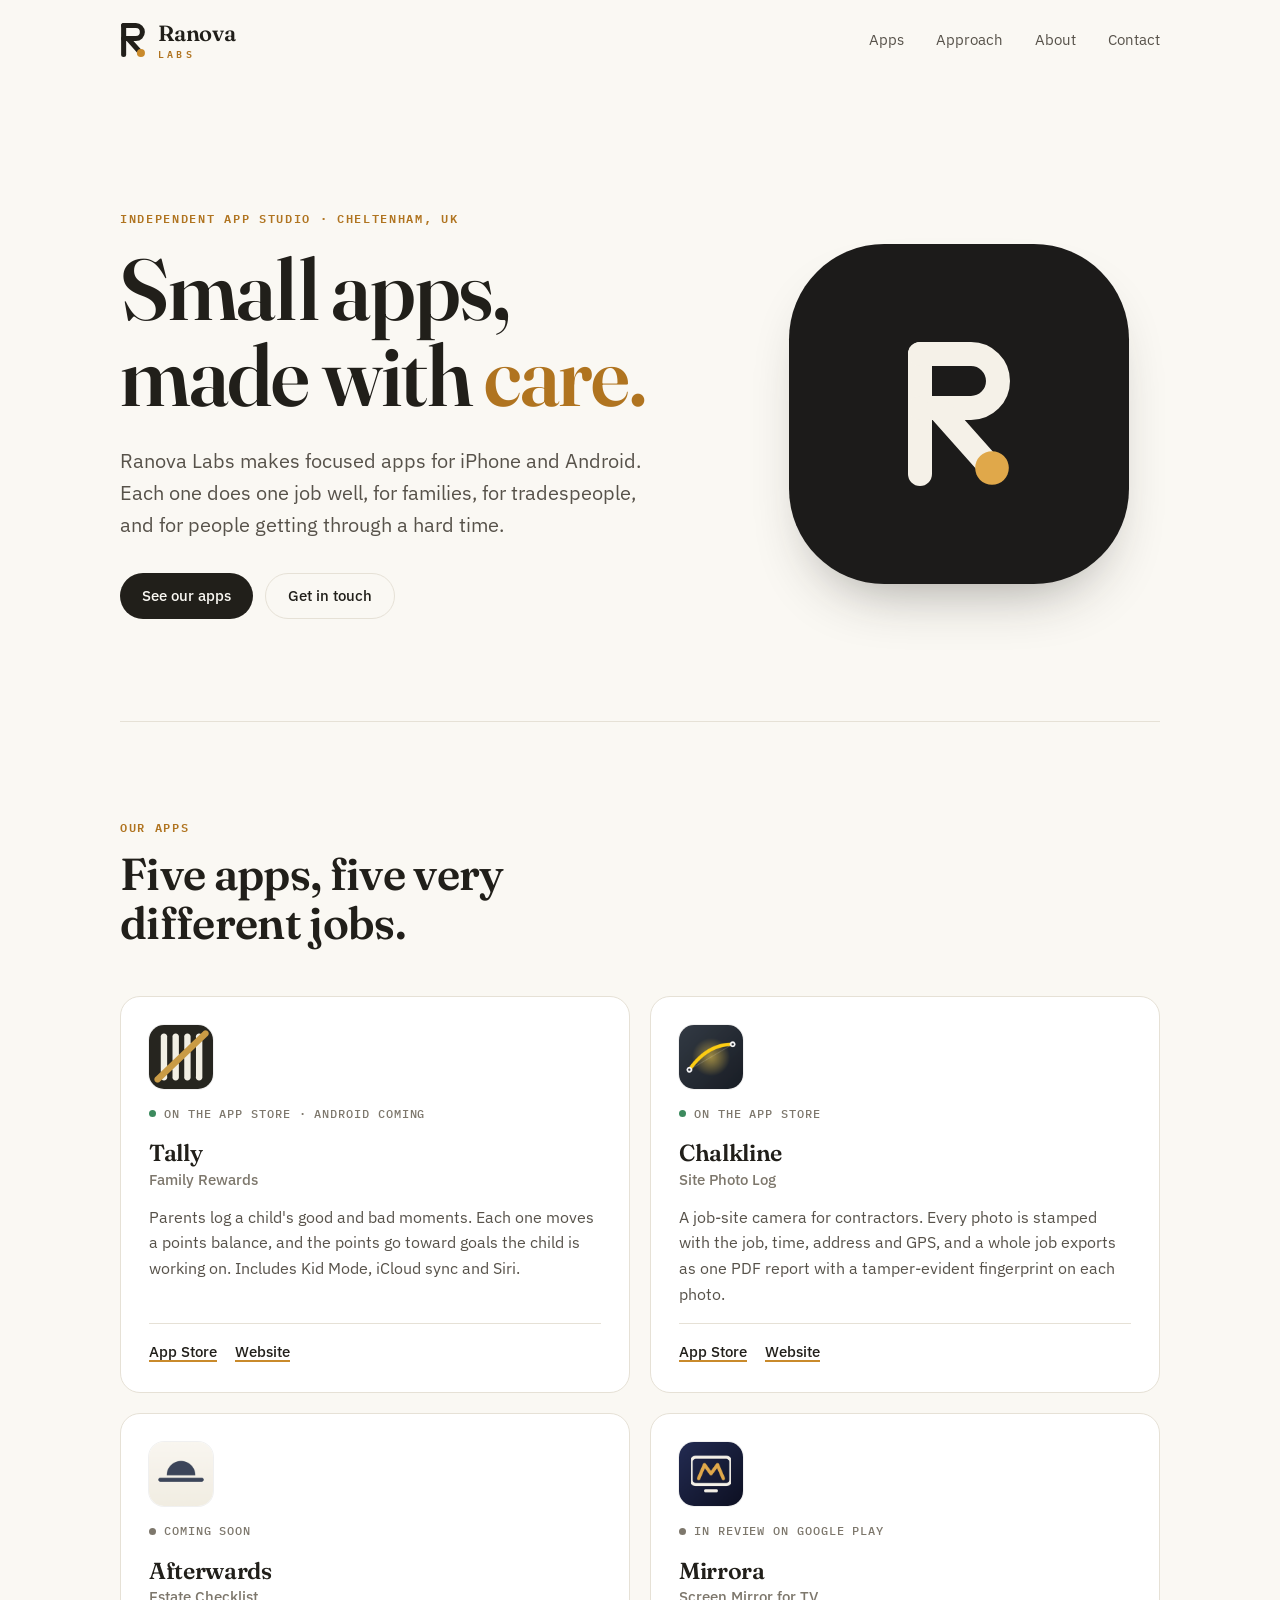
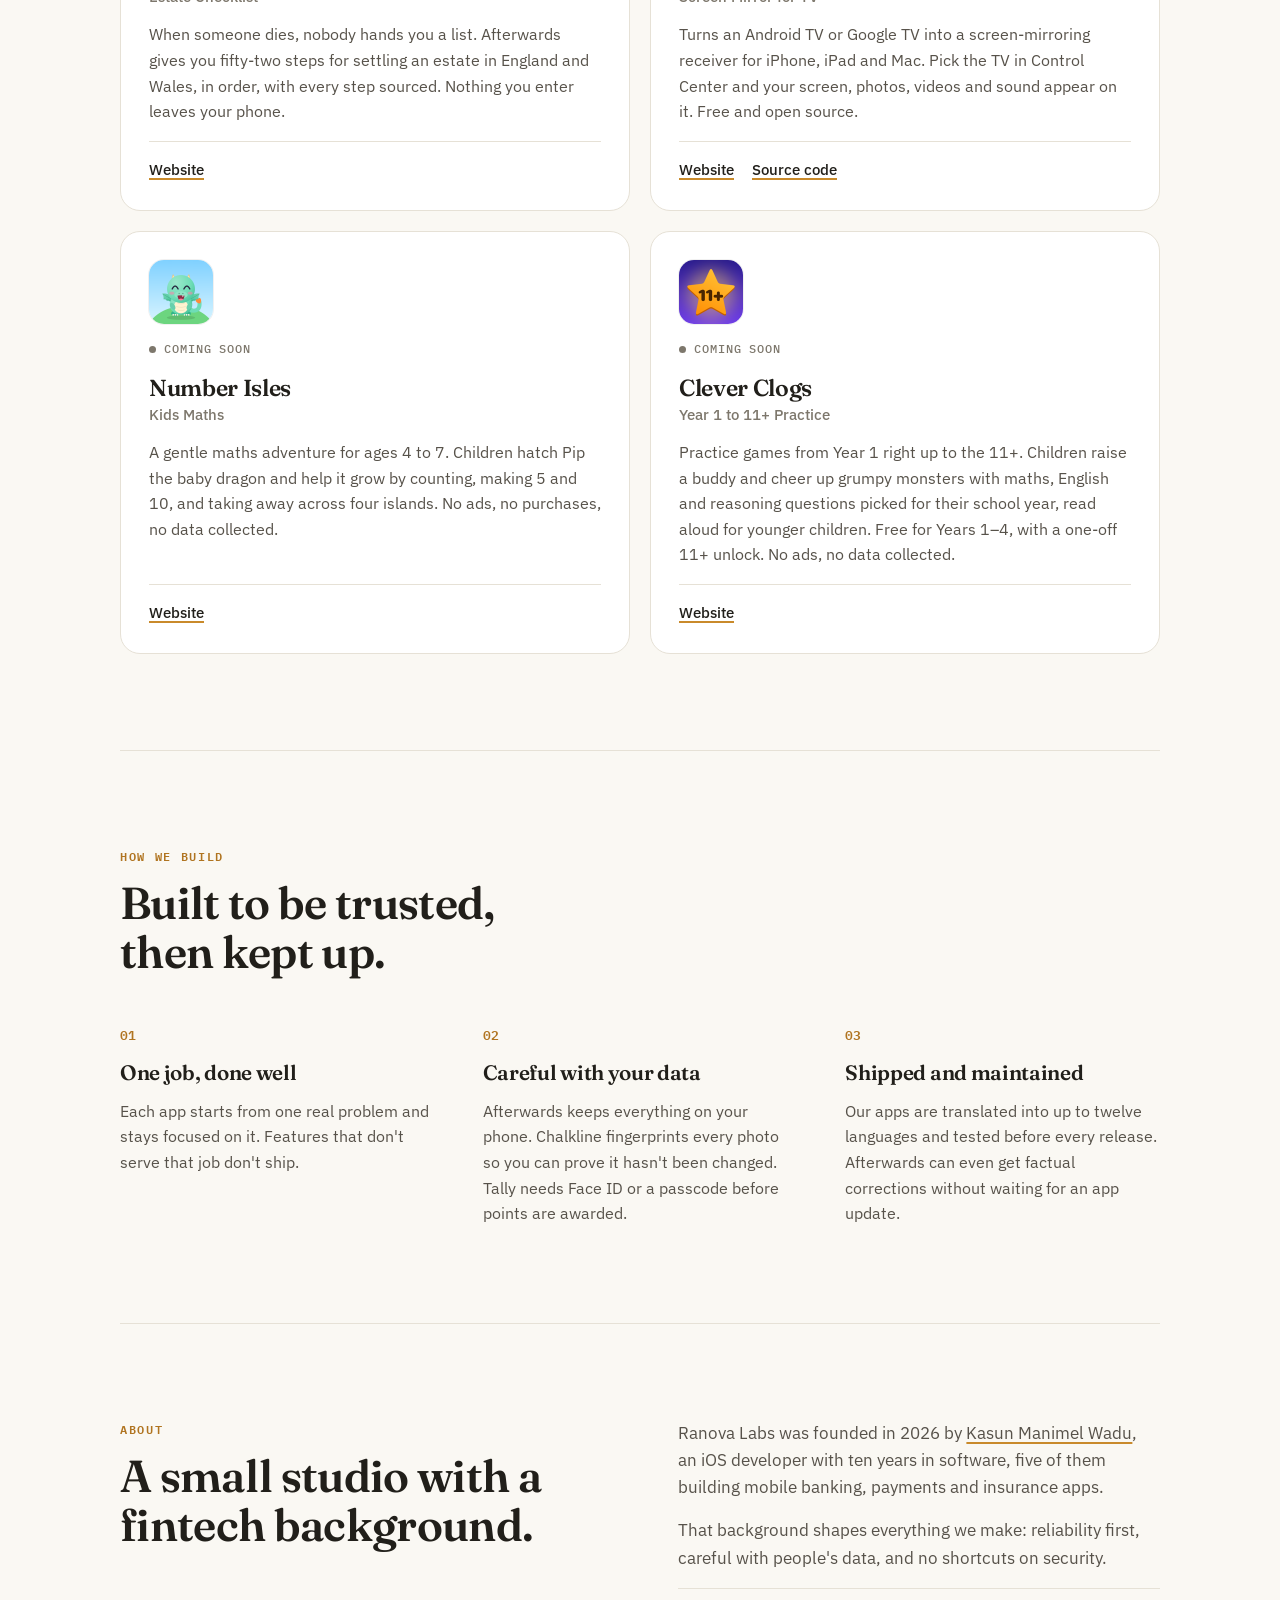
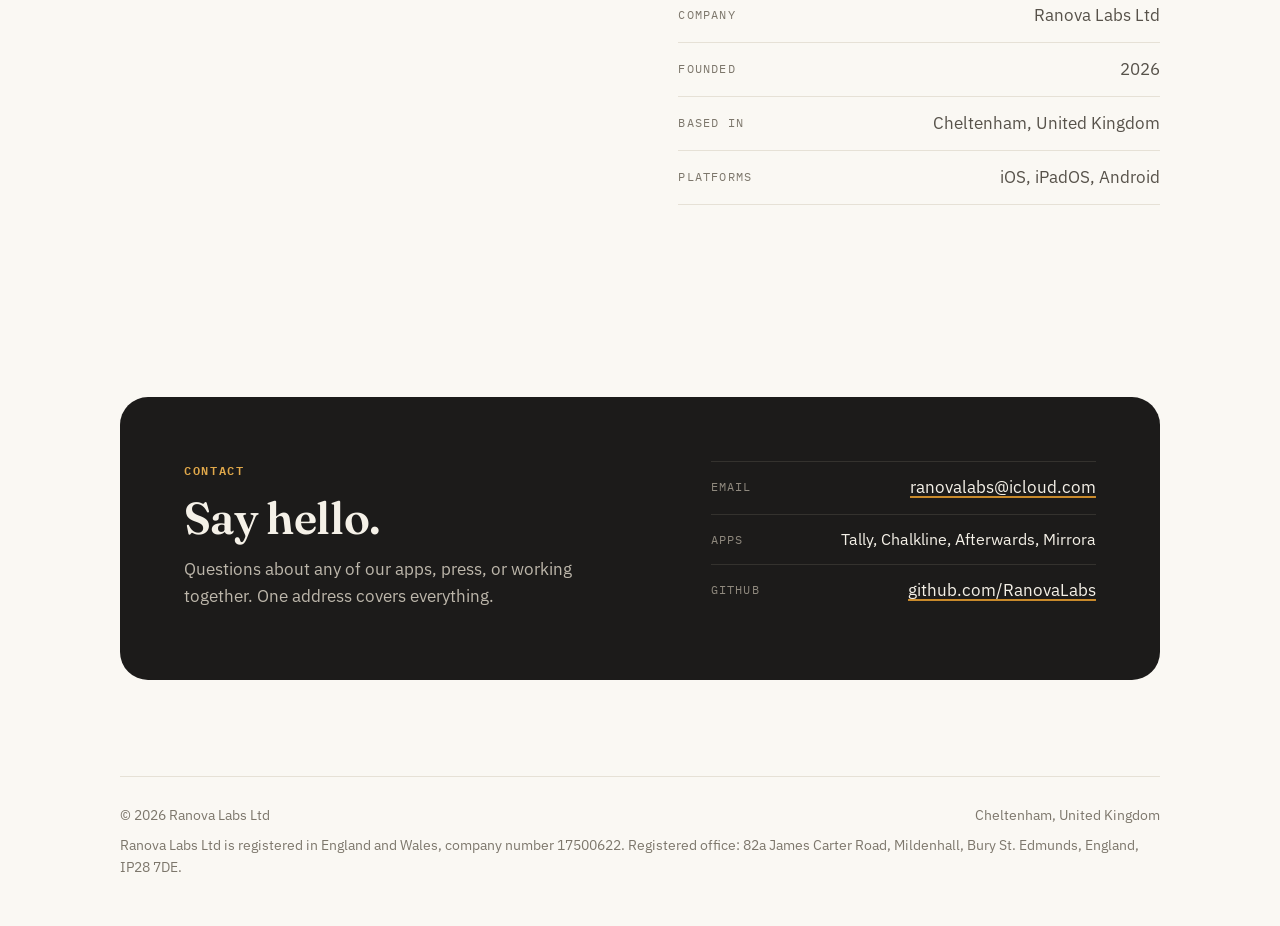
==== index.html @ ebbb6c73 "Clever Clogs: free for Years 1–4 with a one-off 11+ unlock Co-Authored-By: Claude Opus 5.5 <noreply@" ====
<!doctype html>
<html lang="en">
<head>
<meta charset="utf-8">
<meta name="viewport" content="width=device-width, initial-scale=1">
<title>Ranova Labs — Small apps, made with care</title>
<meta name="description" content="Ranova Labs is an independent app studio in Cheltenham, UK, making Tally, Chalkline, Afterwards and Mirrora.">
<meta property="og:title" content="Ranova Labs">
<meta property="og:description" content="Small apps, made with care. An independent app studio in Cheltenham, UK.">
<meta property="og:image" content="assets/og-logo.png">
<link rel="icon" href="assets/favicon.svg" type="image/svg+xml">
<link rel="preconnect" href="https://fonts.googleapis.com">
<link rel="preconnect" href="https://fonts.gstatic.com" crossorigin>
<link rel="stylesheet" href="https://fonts.googleapis.com/css2?family=Fraunces:opsz,wght@9..144,500;9..144,600&family=IBM+Plex+Sans:wght@400;500;600&family=IBM+Plex+Mono:wght@500;600&display=swap">
<style>
  /* Ranova Labs brand: ink + amber on warm paper, monoline R mark.
     Fraunces for display, IBM Plex Sans for reading, IBM Plex Mono for labels. */
  :root {
    --paper: #FAF8F3;
    --surface: #FFFFFF;
    --ink: #211F1A;
    --ink-2: #57524A;
    --ink-3: #7D776C;
    --rule: #E6E1D6;
    --amber: #B07420;
    --dot: #C98A2B;
    --dark: #1C1B1A;
    --cream: #F5F1E8;
    --dot-dark: #E0A84A;
    --font-display: "Fraunces", Georgia, serif;
    --font-body: "IBM Plex Sans", system-ui, -apple-system, "Segoe UI", sans-serif;
    --font-mono: "IBM Plex Mono", ui-monospace, Menlo, monospace;
  }
  @media (prefers-color-scheme: dark) {
    :root:not([data-theme="light"]) {
      --paper: #161514; --surface: #1F1E1C; --ink: #F2EEE5; --ink-2: #BDB7AB; --ink-3: #8F897E;
      --rule: #2E2C29; --amber: #E0A84A; --dot: #E0A84A;
      color-scheme: dark;
    }
  }
  :root[data-theme="dark"] {
    --paper: #161514; --surface: #1F1E1C; --ink: #F2EEE5; --ink-2: #BDB7AB; --ink-3: #8F897E;
    --rule: #2E2C29; --amber: #E0A84A; --dot: #E0A84A;
    color-scheme: dark;
  }
  * { box-sizing: border-box; }
  html { scroll-behavior: smooth; }
  body { margin: 0; background: var(--paper); color: var(--ink); font-family: var(--font-body); font-size: 17px; line-height: 1.6; -webkit-font-smoothing: antialiased; }
  h1, h2, h3 { font-family: var(--font-display); font-weight: 600; letter-spacing: -0.015em; margin: 0; text-wrap: balance; }
  p { margin: 0; }
  a { color: inherit; text-decoration-color: var(--dot); text-decoration-thickness: 1.5px; text-underline-offset: 3px; }
  a:hover { color: var(--amber); }
  a:focus-visible { outline: 2px solid var(--dot); outline-offset: 3px; border-radius: 3px; }
  .wrap { max-width: 1120px; margin: 0 auto; padding-inline: clamp(16px, 4vw, 40px); }
  .label { font-family: var(--font-mono); font-size: 12px; font-weight: 600; letter-spacing: .14em; text-transform: uppercase; color: var(--amber); }

  /* mark */
  .mark { stroke-width: 7; --mark-dot: var(--dot); }

  /* header */
  .top { display: flex; align-items: center; justify-content: space-between; gap: 16px; padding-block: 22px; }
  .brand { display: flex; align-items: center; gap: 12px; text-decoration: none; color: var(--ink); }
  .brand .mark { width: 26px; height: 36px; }
  .brand .name { display: flex; flex-direction: column; line-height: 1; gap: 5px; }
  .brand .name b { font-family: var(--font-display); font-weight: 600; font-size: 22px; letter-spacing: -0.01em; }
  .brand .name span { font-family: var(--font-mono); font-size: 9.5px; font-weight: 600; letter-spacing: .34em; color: var(--amber); }
  .nav { display: flex; gap: clamp(16px, 3vw, 32px); }
  .nav a { font-size: 15px; color: var(--ink-2); text-decoration: none; }
  .nav a:hover { color: var(--ink); text-decoration: underline; text-decoration-color: var(--dot); }

  /* hero */
  .hero { padding-block: clamp(56px, 10vw, 128px) clamp(56px, 8vw, 104px); display: grid; grid-template-columns: minmax(0, 1.4fr) minmax(0, 1fr); gap: clamp(32px, 6vw, 80px); align-items: center; }
  .hero h1 { font-size: clamp(2.7rem, 7vw, 5.4rem); line-height: 1.0; margin-block: 18px 26px; }
  .hero h1 em { font-style: normal; color: var(--amber); }
  .hero .lede { font-size: clamp(1.08rem, 1.7vw, 1.25rem); color: var(--ink-2); max-width: 44ch; }
  .hero .cta { display: flex; flex-wrap: wrap; gap: 12px; margin-top: 32px; }
  .btn { display: inline-flex; align-items: center; min-height: 46px; padding: 0 22px; border-radius: 999px; font-weight: 500; font-size: 15px; text-decoration: none; }
  .btn.primary { background: var(--ink); color: var(--paper); }
  .btn.primary:hover { color: var(--paper); background: var(--amber); }
  .btn.ghost { border: 1px solid var(--rule); color: var(--ink); }
  .btn.ghost:hover { border-color: var(--ink-3); color: var(--ink); }
  .hero-mark { justify-self: center; width: min(100%, 340px); aspect-ratio: 1; border-radius: 28%; background: var(--dark); color: var(--cream); display: grid; place-items: center; box-shadow: 0 30px 60px -30px rgba(33, 31, 26, .45); }
  .hero-mark .mark { width: 50%; height: auto; }
  .hero-mark .mark { stroke-width: 8; --mark-dot: var(--dot-dark); }

  /* sections */
  section.block { padding-block: clamp(56px, 8vw, 96px); border-top: 1px solid var(--rule); }
  .head { max-width: 60ch; margin-bottom: clamp(28px, 4vw, 48px); display: grid; gap: 12px; }
  .head h2 { font-size: clamp(1.9rem, 4vw, 2.8rem); line-height: 1.1; }
  .head p { color: var(--ink-2); }

  /* apps */
  .apps { display: grid; grid-template-columns: repeat(2, minmax(0, 1fr)); gap: 20px; }
  .app { background: var(--surface); border: 1px solid var(--rule); border-radius: 20px; padding: 28px; display: flex; flex-direction: column; gap: 16px; }
  .app img { width: 64px; height: 64px; border-radius: 15px; display: block; box-shadow: 0 0 0 1px rgba(0,0,0,.06); }
  .app .status { font-family: var(--font-mono); font-size: 11.5px; font-weight: 500; letter-spacing: .08em; text-transform: uppercase; color: var(--ink-3); display: flex; align-items: center; gap: 8px; }
  .app .status::before { content: ""; width: 7px; height: 7px; border-radius: 50%; background: var(--ink-3); }
  .app .status.live::before { background: #3C8A5E; }
  .app h3 { font-size: 1.45rem; line-height: 1.2; }
  .app h3 small { display: block; font-family: var(--font-body); font-size: 15px; font-weight: 500; letter-spacing: 0; color: var(--ink-3); margin-top: 4px; }
  .app p { color: var(--ink-2); font-size: 16px; }
  .app .links { margin-top: auto; padding-top: 16px; border-top: 1px solid var(--rule); display: flex; flex-wrap: wrap; gap: 8px 18px; font-size: 15px; font-weight: 500; }

  /* approach */
  .principles { display: grid; grid-template-columns: repeat(3, minmax(0, 1fr)); gap: clamp(24px, 4vw, 48px); }
  .principles li { display: grid; gap: 10px; align-content: start; }
  .principles .num { font-family: var(--font-mono); font-size: 13px; font-weight: 600; color: var(--amber); }
  .principles h3 { font-size: 1.3rem; }
  .principles p { color: var(--ink-2); font-size: 16px; }
  ul { list-style: none; margin: 0; padding: 0; }

  /* about */
  .about { display: grid; grid-template-columns: minmax(0, 1fr) minmax(0, 1fr); gap: clamp(32px, 6vw, 80px); align-items: start; }
  .about .facts li { display: flex; justify-content: space-between; gap: 16px; flex-wrap: wrap; padding-block: 13px; border-top: 1px solid var(--rule); }
  .about .facts li:last-child { border-bottom: 1px solid var(--rule); }
  .about .facts .k { font-family: var(--font-mono); font-size: 12px; letter-spacing: .1em; text-transform: uppercase; color: var(--ink-3); padding-top: 3px; }
  .about .body { display: grid; gap: 16px; color: var(--ink-2); }

  /* contact band */
  .contact { background: var(--dark); color: var(--cream); border-radius: 28px; padding: clamp(32px, 6vw, 64px); display: grid; grid-template-columns: minmax(0, 1.2fr) minmax(0, 1fr); gap: clamp(28px, 5vw, 64px); margin-block: clamp(56px, 8vw, 96px); }
  .contact h2 { font-size: clamp(1.9rem, 4vw, 2.8rem); line-height: 1.1; }
  .contact p { color: #BDB7AB; margin-top: 14px; max-width: 46ch; }
  .contact .label { color: var(--dot-dark); }
  .contact ul li { padding-block: 12px; border-top: 1px solid #34322E; display: flex; justify-content: space-between; gap: 12px; flex-wrap: wrap; }
  .contact ul li span { font-family: var(--font-mono); font-size: 12px; letter-spacing: .1em; text-transform: uppercase; color: #8F897E; padding-top: 3px; }
  .contact a { color: var(--cream); overflow-wrap: anywhere; }
  .contact a:hover { color: var(--dot-dark); }

  footer { border-top: 1px solid var(--rule); padding-block: 28px 48px; display: grid; gap: 8px; font-size: 13.5px; color: var(--ink-3); }
  footer .row { display: flex; justify-content: space-between; gap: 12px; flex-wrap: wrap; }

  @media (max-width: 900px) {
    .apps, .principles { grid-template-columns: minmax(0, 1fr); }
    .about, .contact { grid-template-columns: minmax(0, 1fr); }
  }
  @media (max-width: 720px) {
    .hero { grid-template-columns: minmax(0, 1fr); }
    .hero-mark { display: none; }
    .nav a:nth-child(n+3) { display: none; }
  }
</style>
</head>
<body>
<svg width="0" height="0" style="position:absolute" aria-hidden="true">
  <symbol id="r" viewBox="11 7 36 50">
    <g fill="none" stroke="currentColor" stroke-linecap="round" stroke-linejoin="round"><path d="M16 12 L16 52"/><path d="M16 12 H33 A9 9 0 0 1 33 30 H16"/><path d="M22 30 L38 48"/></g><circle cx="40" cy="50" r="5.6" style="fill: var(--mark-dot)"/>
  </symbol>
</svg>

<div class="wrap">
  <header class="top">
    <a class="brand" href="#top" aria-label="Ranova Labs, home">
      <svg class="mark" aria-hidden="true"><use href="#r"/></svg>
      <span class="name"><b>Ranova</b><span>LABS</span></span>
    </a>
    <nav class="nav" aria-label="Sections">
      <a href="#apps">Apps</a>
      <a href="#approach">Approach</a>
      <a href="#about">About</a>
      <a href="#contact">Contact</a>
    </nav>
  </header>

  <main id="top">
    <section class="hero" aria-labelledby="hero-h">
      <div>
        <div class="label">Independent app studio &middot; Cheltenham, UK</div>
        <h1 id="hero-h">Small apps, made with <em>care.</em></h1>
        <p class="lede">Ranova Labs makes focused apps for iPhone and Android. Each one does one job well, for families, for tradespeople, and for people getting through a hard time.</p>
        <div class="cta">
          <a class="btn primary" href="#apps">See our apps</a>
          <a class="btn ghost" href="#contact">Get in touch</a>
        </div>
      </div>
      <div class="hero-mark" aria-hidden="true"><svg class="mark"><use href="#r"/></svg></div>
    </section>

    <section class="block" id="apps" aria-labelledby="apps-h">
      <div class="head">
        <div class="label">Our apps</div>
        <h2 id="apps-h">Five apps, five very different jobs.</h2>
      </div>
      <div class="apps">
        <article class="app">
          <img src="assets/tally.png" alt="" width="64" height="64">
          <div class="status live">On the App Store &middot; Android coming</div>
          <h3>Tally<small>Family Rewards</small></h3>
          <p>Parents log a child's good and bad moments. Each one moves a points balance, and the points go toward goals the child is working on. Includes Kid Mode, iCloud sync and Siri.</p>
          <div class="links">
            <a href="https://apps.apple.com/gb/app/tally-family-rewards/id6808044470">App Store</a>
            <a href="https://ranovalabs.github.io/tally/">Website</a>
          </div>
        </article>
        <article class="app">
          <img src="assets/chalkline.png" alt="" width="64" height="64">
          <div class="status live">On the App Store</div>
          <h3>Chalkline<small>Site Photo Log</small></h3>
          <p>A job-site camera for contractors. Every photo is stamped with the job, time, address and GPS, and a whole job exports as one PDF report with a tamper-evident fingerprint on each photo.</p>
          <div class="links">
            <a href="https://apps.apple.com/gb/app/chalkline-site-photo-log/id6809125738">App Store</a>
            <a href="https://ranovalabs.github.io/chalkline/">Website</a>
          </div>
        </article>
        <article class="app">
          <img src="assets/afterwards.png" alt="" width="64" height="64">
          <div class="status">Coming soon</div>
          <h3>Afterwards<small>Estate Checklist</small></h3>
          <p>When someone dies, nobody hands you a list. Afterwards gives you fifty-two steps for settling an estate in England and Wales, in order, with every step sourced. Nothing you enter leaves your phone.</p>
          <div class="links">
            <a href="https://estateadmin.app/">Website</a>
          </div>
        </article>
        <article class="app">
          <img src="assets/mirrora.png" alt="" width="64" height="64">
          <div class="status">In review on Google Play</div>
          <h3>Mirrora<small>Screen Mirror for TV</small></h3>
          <p>Turns an Android TV or Google TV into a screen-mirroring receiver for iPhone, iPad and Mac. Pick the TV in Control Center and your screen, photos, videos and sound appear on it. Free and open source.</p>
          <div class="links">
            <a href="https://ranovalabs.github.io/mirrora/">Website</a>
            <a href="https://github.com/RanovaLabs/mirrora">Source code</a>
          </div>
        </article>
        <article class="app">
          <img src="assets/numberisles.png" alt="" width="64" height="64">
          <div class="status">Coming soon</div>
          <h3>Number Isles<small>Kids Maths</small></h3>
          <p>A gentle maths adventure for ages 4 to 7. Children hatch Pip the baby dragon and help it grow by counting, making 5 and 10, and taking away across four islands. No ads, no purchases, no data collected.</p>
          <div class="links">
            <a href="https://ranovalabs.github.io/numberisles/">Website</a>
          </div>
        </article>
        <article class="app">
          <img src="assets/cleverclogs.png" alt="" width="64" height="64">
          <div class="status">Coming soon</div>
          <h3>Clever Clogs<small>Year 1 to 11+ Practice</small></h3>
          <p>Practice games from Year 1 right up to the 11+. Children raise a buddy and cheer up grumpy monsters with maths, English and reasoning questions picked for their school year, read aloud for younger children. Free for Years 1–4, with a one-off 11+ unlock. No ads, no data collected.</p>
          <div class="links">
            <a href="https://ranovalabs.github.io/cleverclogs/">Website</a>
          </div>
        </article>
      </div>
    </section>

    <section class="block" id="approach" aria-labelledby="approach-h">
      <div class="head">
        <div class="label">How we build</div>
        <h2 id="approach-h">Built to be trusted, then kept up.</h2>
      </div>
      <ul class="principles">
        <li>
          <span class="num">01</span>
          <h3>One job, done well</h3>
          <p>Each app starts from one real problem and stays focused on it. Features that don't serve that job don't ship.</p>
        </li>
        <li>
          <span class="num">02</span>
          <h3>Careful with your data</h3>
          <p>Afterwards keeps everything on your phone. Chalkline fingerprints every photo so you can prove it hasn't been changed. Tally needs Face ID or a passcode before points are awarded.</p>
        </li>
        <li>
          <span class="num">03</span>
          <h3>Shipped and maintained</h3>
          <p>Our apps are translated into up to twelve languages and tested before every release. Afterwards can even get factual corrections without waiting for an app update.</p>
        </li>
      </ul>
    </section>

    <section class="block" id="about" aria-labelledby="about-h">
      <div class="about">
        <div class="head" style="margin-bottom: 0">
          <div class="label">About</div>
          <h2 id="about-h">A small studio with a fintech background.</h2>
        </div>
        <div class="body">
          <p>Ranova Labs was founded in 2026 by <a href="https://ranovalabs.github.io/portfolio/">Kasun Manimel Wadu</a>, an iOS developer with ten years in software, five of them building mobile banking, payments and insurance apps.</p>
          <p>That background shapes everything we make: reliability first, careful with people's data, and no shortcuts on security.</p>
          <ul class="facts">
            <li><span class="k">Company</span><span>Ranova Labs Ltd</span></li>
            <li><span class="k">Founded</span><span>2026</span></li>
            <li><span class="k">Based in</span><span>Cheltenham, United Kingdom</span></li>
            <li><span class="k">Platforms</span><span>iOS, iPadOS, Android</span></li>
          </ul>
        </div>
      </div>
    </section>

    <section class="contact" id="contact" aria-labelledby="contact-h">
      <div>
        <div class="label">Contact</div>
        <h2 id="contact-h" style="margin-top: 12px">Say hello.</h2>
        <p>Questions about any of our apps, press, or working together. One address covers everything.</p>
      </div>
      <ul>
        <li><span>Email</span><a href="mailto:ranovalabs@icloud.com">ranovalabs@icloud.com</a></li>
        <li><span>Apps</span><span style="font-family: var(--font-body); font-size: 16px; letter-spacing: 0; text-transform: none; color: var(--cream); padding: 0">Tally, Chalkline, Afterwards, Mirrora</span></li>
        <li><span>GitHub</span><a href="https://github.com/RanovaLabs">github.com/RanovaLabs</a></li>
      </ul>
    </section>
  </main>

  <footer>
    <div class="row">
      <span>&copy; 2026 Ranova Labs Ltd</span>
      <span>Cheltenham, United Kingdom</span>
    </div>
    <!-- Required on UK company websites (Companies Act 2006 / 2015 regulations). -->
    <span>Ranova Labs Ltd is registered in England and Wales, company number 17500622. Registered office: 82a James Carter Road, Mildenhall, Bury St. Edmunds, England, IP28 7DE.</span>
  </footer>
</div>
</body>
</html>
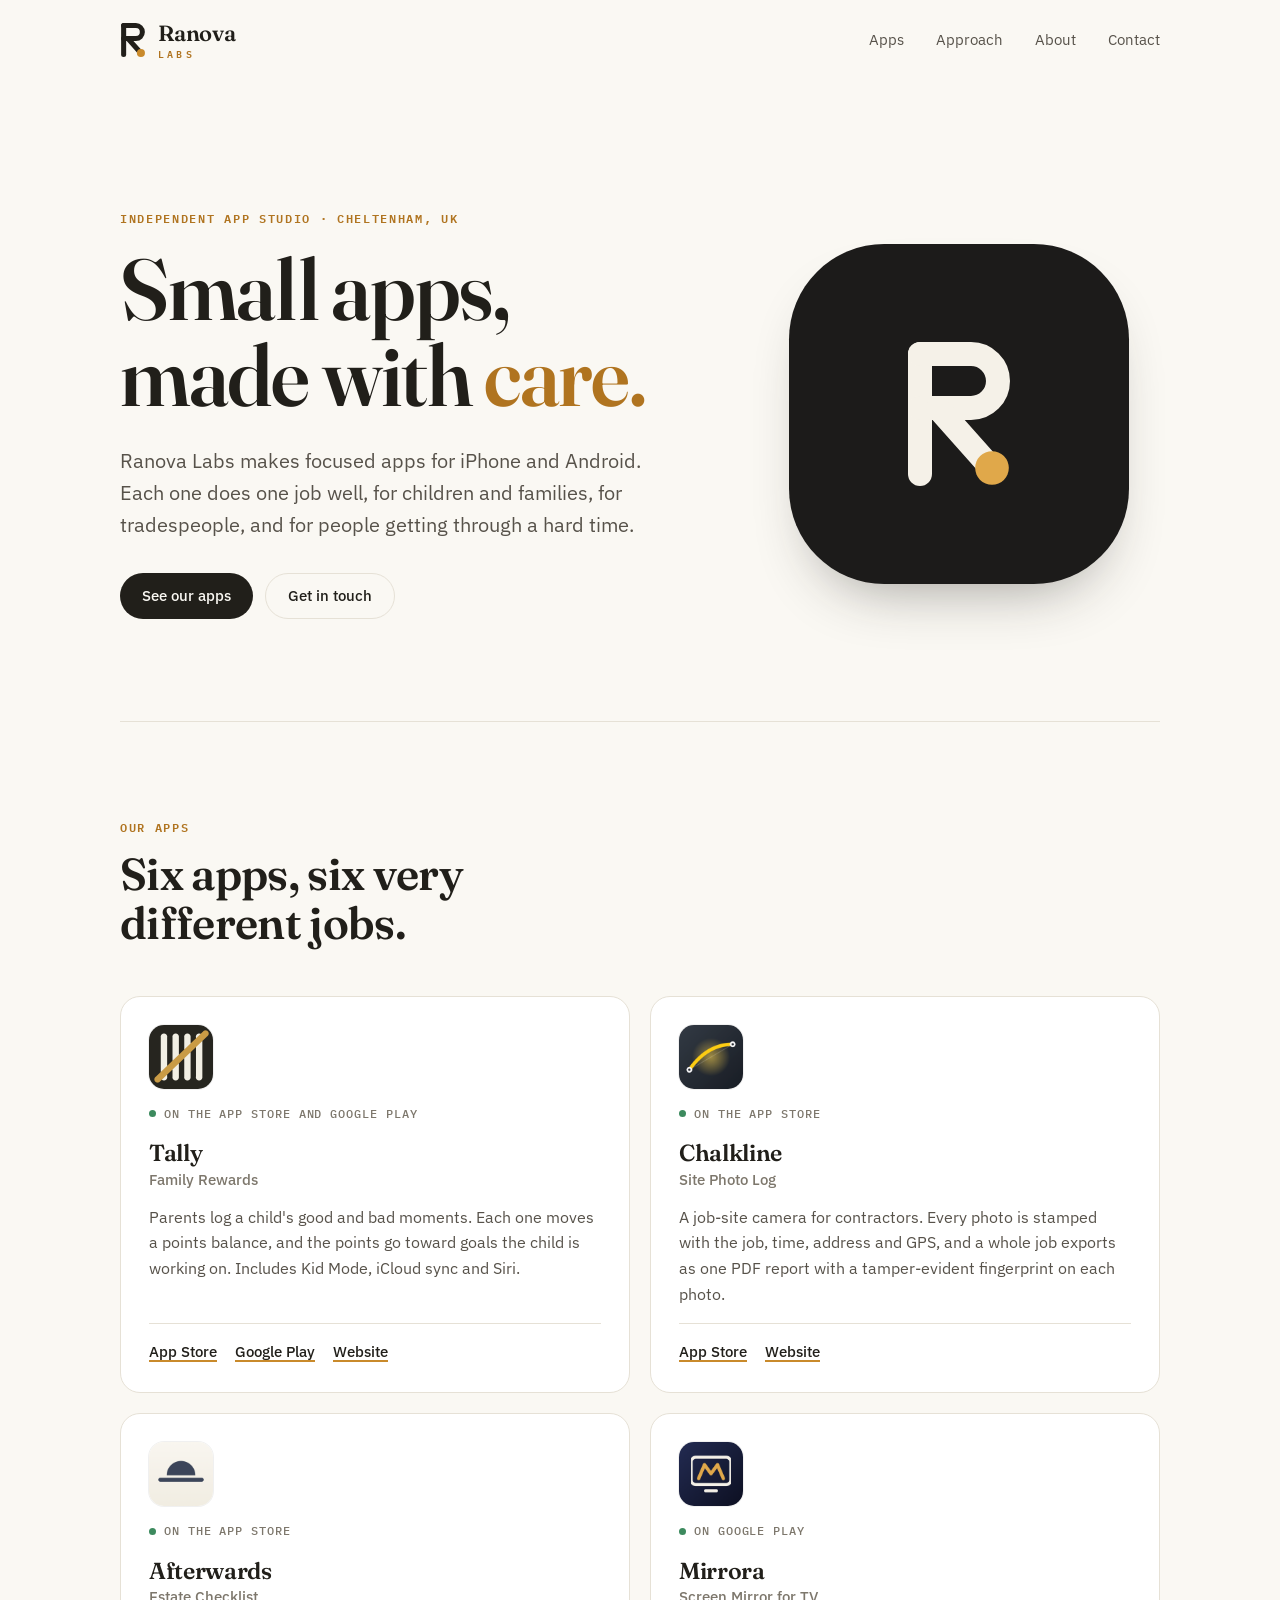
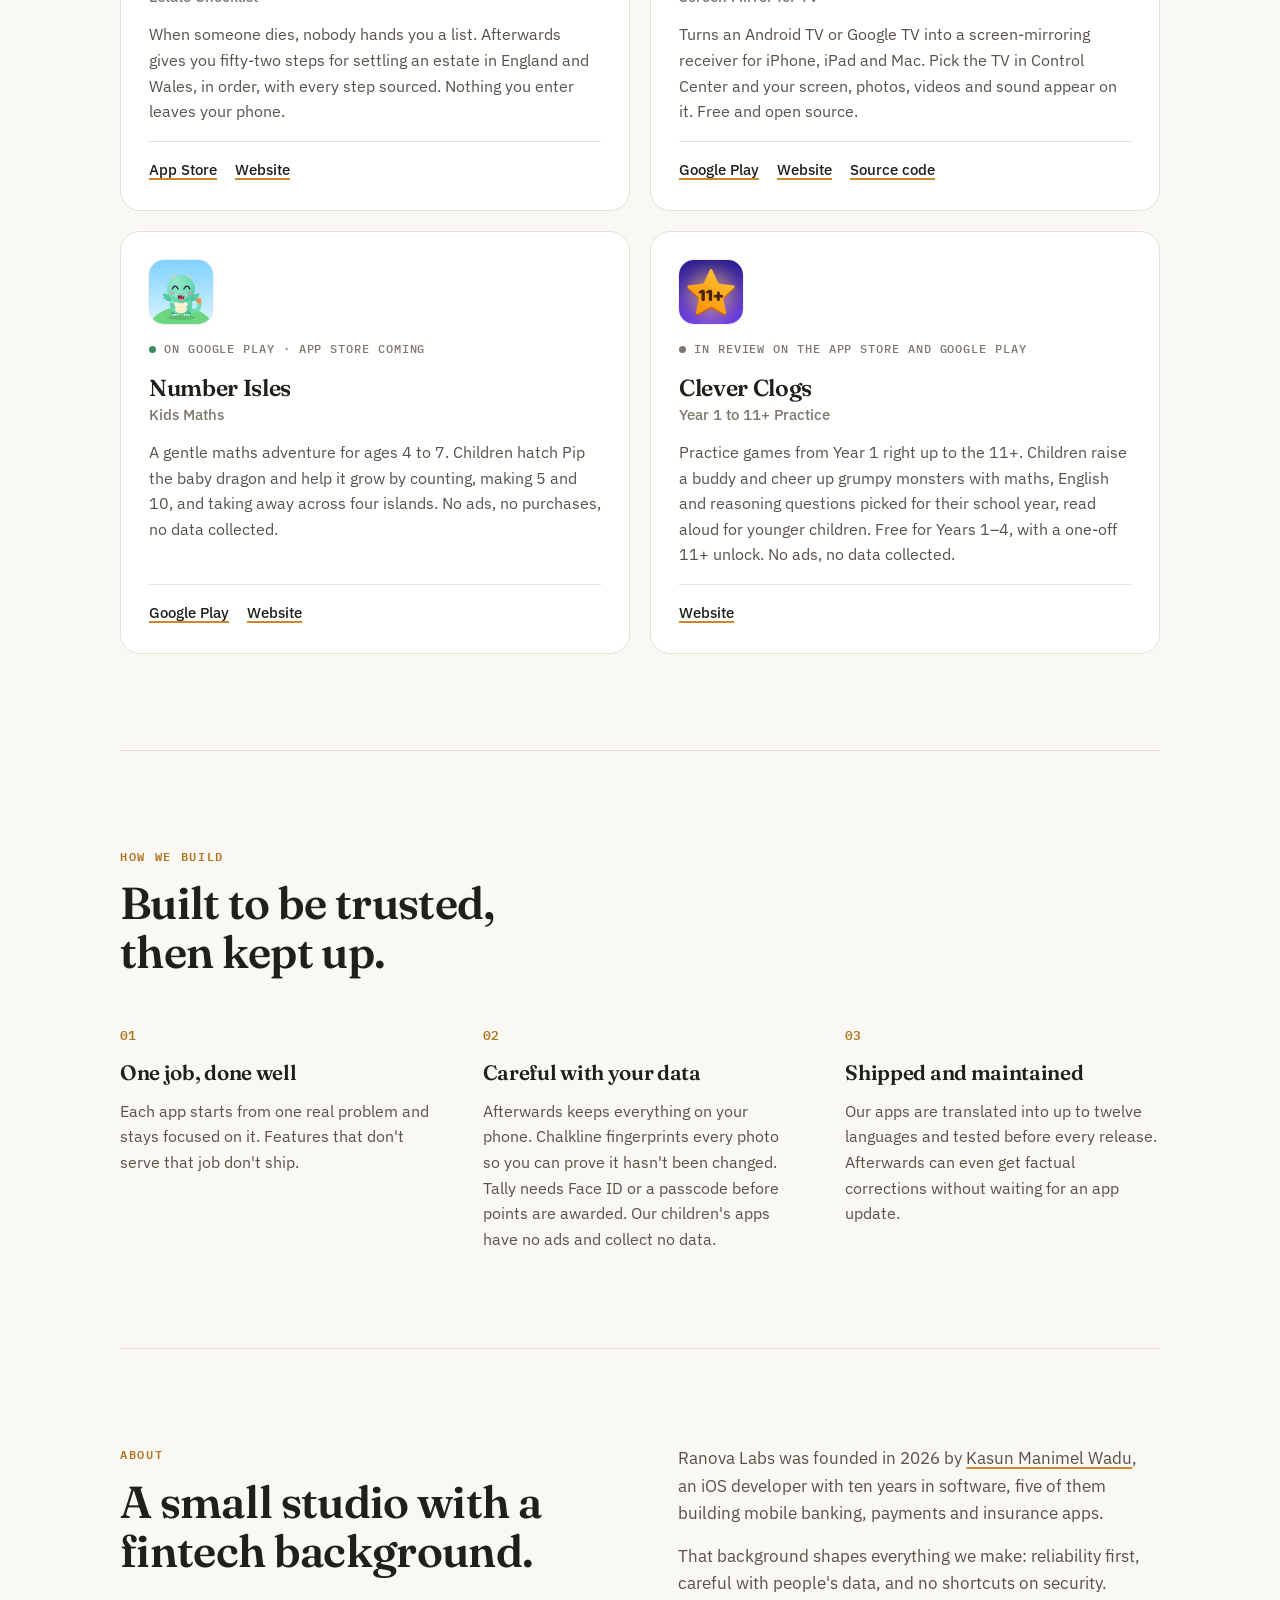
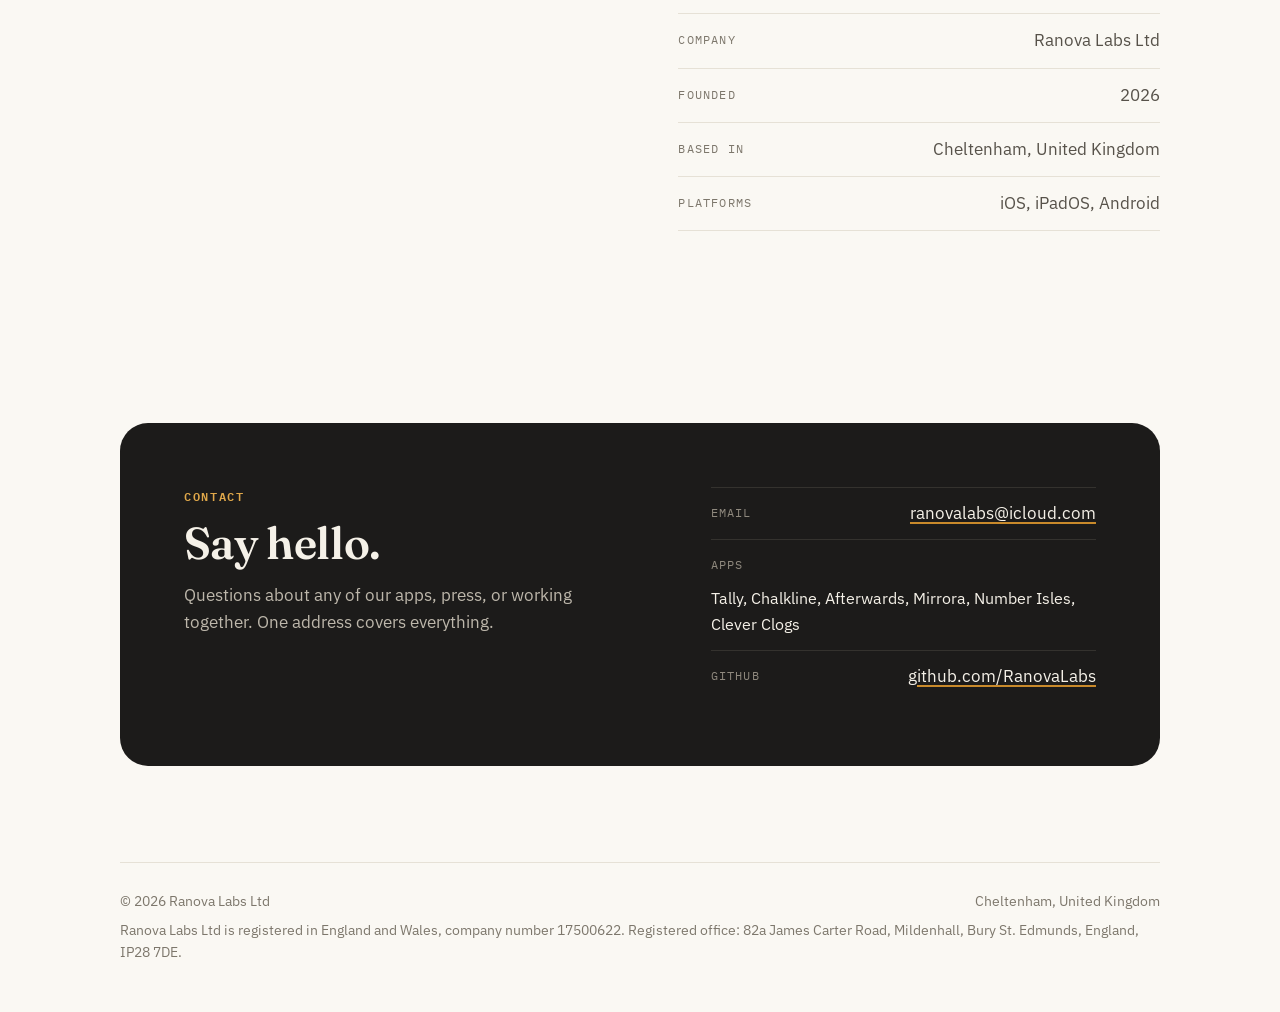
==== commit 321658b5: "Update app statuses: Afterwards on the App Store, three apps on Google Play Afterwards is live on th" ====
--- a/index.html
+++ b/index.html
@@ -4,7 +4,7 @@
 <meta charset="utf-8">
 <meta name="viewport" content="width=device-width, initial-scale=1">
 <title>Ranova Labs — Small apps, made with care</title>
-<meta name="description" content="Ranova Labs is an independent app studio in Cheltenham, UK, making Tally, Chalkline, Afterwards and Mirrora.">
+<meta name="description" content="Ranova Labs is an independent app studio in Cheltenham, UK, making Tally, Chalkline, Afterwards, Mirrora, Number Isles and Clever Clogs.">
 <meta property="og:title" content="Ranova Labs">
 <meta property="og:description" content="Small apps, made with care. An independent app studio in Cheltenham, UK.">
 <meta property="og:image" content="assets/og-logo.png">
@@ -166,7 +166,7 @@
       <div>
         <div class="label">Independent app studio &middot; Cheltenham, UK</div>
         <h1 id="hero-h">Small apps, made with <em>care.</em></h1>
-        <p class="lede">Ranova Labs makes focused apps for iPhone and Android. Each one does one job well, for families, for tradespeople, and for people getting through a hard time.</p>
+        <p class="lede">Ranova Labs makes focused apps for iPhone and Android. Each one does one job well, for children and families, for tradespeople, and for people getting through a hard time.</p>
         <div class="cta">
           <a class="btn primary" href="#apps">See our apps</a>
           <a class="btn ghost" href="#contact">Get in touch</a>
@@ -178,16 +178,17 @@
     <section class="block" id="apps" aria-labelledby="apps-h">
       <div class="head">
         <div class="label">Our apps</div>
-        <h2 id="apps-h">Five apps, five very different jobs.</h2>
+        <h2 id="apps-h">Six apps, six very different jobs.</h2>
       </div>
       <div class="apps">
         <article class="app">
           <img src="assets/tally.png" alt="" width="64" height="64">
-          <div class="status live">On the App Store &middot; Android coming</div>
+          <div class="status live">On the App Store and Google Play</div>
           <h3>Tally<small>Family Rewards</small></h3>
           <p>Parents log a child's good and bad moments. Each one moves a points balance, and the points go toward goals the child is working on. Includes Kid Mode, iCloud sync and Siri.</p>
           <div class="links">
             <a href="https://apps.apple.com/gb/app/tally-family-rewards/id6808044470">App Store</a>
+            <a href="https://play.google.com/store/apps/details?id=com.kasunrmw.tally">Google Play</a>
             <a href="https://ranovalabs.github.io/tally/">Website</a>
           </div>
         </article>
@@ -203,35 +204,38 @@
         </article>
         <article class="app">
           <img src="assets/afterwards.png" alt="" width="64" height="64">
-          <div class="status">Coming soon</div>
+          <div class="status live">On the App Store</div>
           <h3>Afterwards<small>Estate Checklist</small></h3>
           <p>When someone dies, nobody hands you a list. Afterwards gives you fifty-two steps for settling an estate in England and Wales, in order, with every step sourced. Nothing you enter leaves your phone.</p>
           <div class="links">
+            <a href="https://apps.apple.com/gb/app/afterwards-estate-checklist/id6816051211">App Store</a>
             <a href="https://estateadmin.app/">Website</a>
           </div>
         </article>
         <article class="app">
           <img src="assets/mirrora.png" alt="" width="64" height="64">
-          <div class="status">In review on Google Play</div>
+          <div class="status live">On Google Play</div>
           <h3>Mirrora<small>Screen Mirror for TV</small></h3>
           <p>Turns an Android TV or Google TV into a screen-mirroring receiver for iPhone, iPad and Mac. Pick the TV in Control Center and your screen, photos, videos and sound appear on it. Free and open source.</p>
           <div class="links">
+            <a href="https://play.google.com/store/apps/details?id=com.ranovalabs.mirror">Google Play</a>
             <a href="https://ranovalabs.github.io/mirrora/">Website</a>
             <a href="https://github.com/RanovaLabs/mirrora">Source code</a>
           </div>
         </article>
         <article class="app">
           <img src="assets/numberisles.png" alt="" width="64" height="64">
-          <div class="status">Coming soon</div>
+          <div class="status live">On Google Play &middot; App Store coming</div>
           <h3>Number Isles<small>Kids Maths</small></h3>
           <p>A gentle maths adventure for ages 4 to 7. Children hatch Pip the baby dragon and help it grow by counting, making 5 and 10, and taking away across four islands. No ads, no purchases, no data collected.</p>
           <div class="links">
+            <a href="https://play.google.com/store/apps/details?id=com.ranovalabs.number_isles">Google Play</a>
             <a href="https://ranovalabs.github.io/numberisles/">Website</a>
           </div>
         </article>
         <article class="app">
           <img src="assets/cleverclogs.png" alt="" width="64" height="64">
-          <div class="status">Coming soon</div>
+          <div class="status">In review on the App Store and Google Play</div>
           <h3>Clever Clogs<small>Year 1 to 11+ Practice</small></h3>
           <p>Practice games from Year 1 right up to the 11+. Children raise a buddy and cheer up grumpy monsters with maths, English and reasoning questions picked for their school year, read aloud for younger children. Free for Years 1–4, with a one-off 11+ unlock. No ads, no data collected.</p>
           <div class="links">
@@ -255,7 +259,7 @@
         <li>
           <span class="num">02</span>
           <h3>Careful with your data</h3>
-          <p>Afterwards keeps everything on your phone. Chalkline fingerprints every photo so you can prove it hasn't been changed. Tally needs Face ID or a passcode before points are awarded.</p>
+          <p>Afterwards keeps everything on your phone. Chalkline fingerprints every photo so you can prove it hasn't been changed. Tally needs Face ID or a passcode before points are awarded. Our children's apps have no ads and collect no data.</p>
         </li>
         <li>
           <span class="num">03</span>
@@ -292,7 +296,7 @@
       </div>
       <ul>
         <li><span>Email</span><a href="mailto:ranovalabs@icloud.com">ranovalabs@icloud.com</a></li>
-        <li><span>Apps</span><span style="font-family: var(--font-body); font-size: 16px; letter-spacing: 0; text-transform: none; color: var(--cream); padding: 0">Tally, Chalkline, Afterwards, Mirrora</span></li>
+        <li><span>Apps</span><span style="font-family: var(--font-body); font-size: 16px; letter-spacing: 0; text-transform: none; color: var(--cream); padding: 0">Tally, Chalkline, Afterwards, Mirrora, Number Isles, Clever Clogs</span></li>
         <li><span>GitHub</span><a href="https://github.com/RanovaLabs">github.com/RanovaLabs</a></li>
       </ul>
     </section>
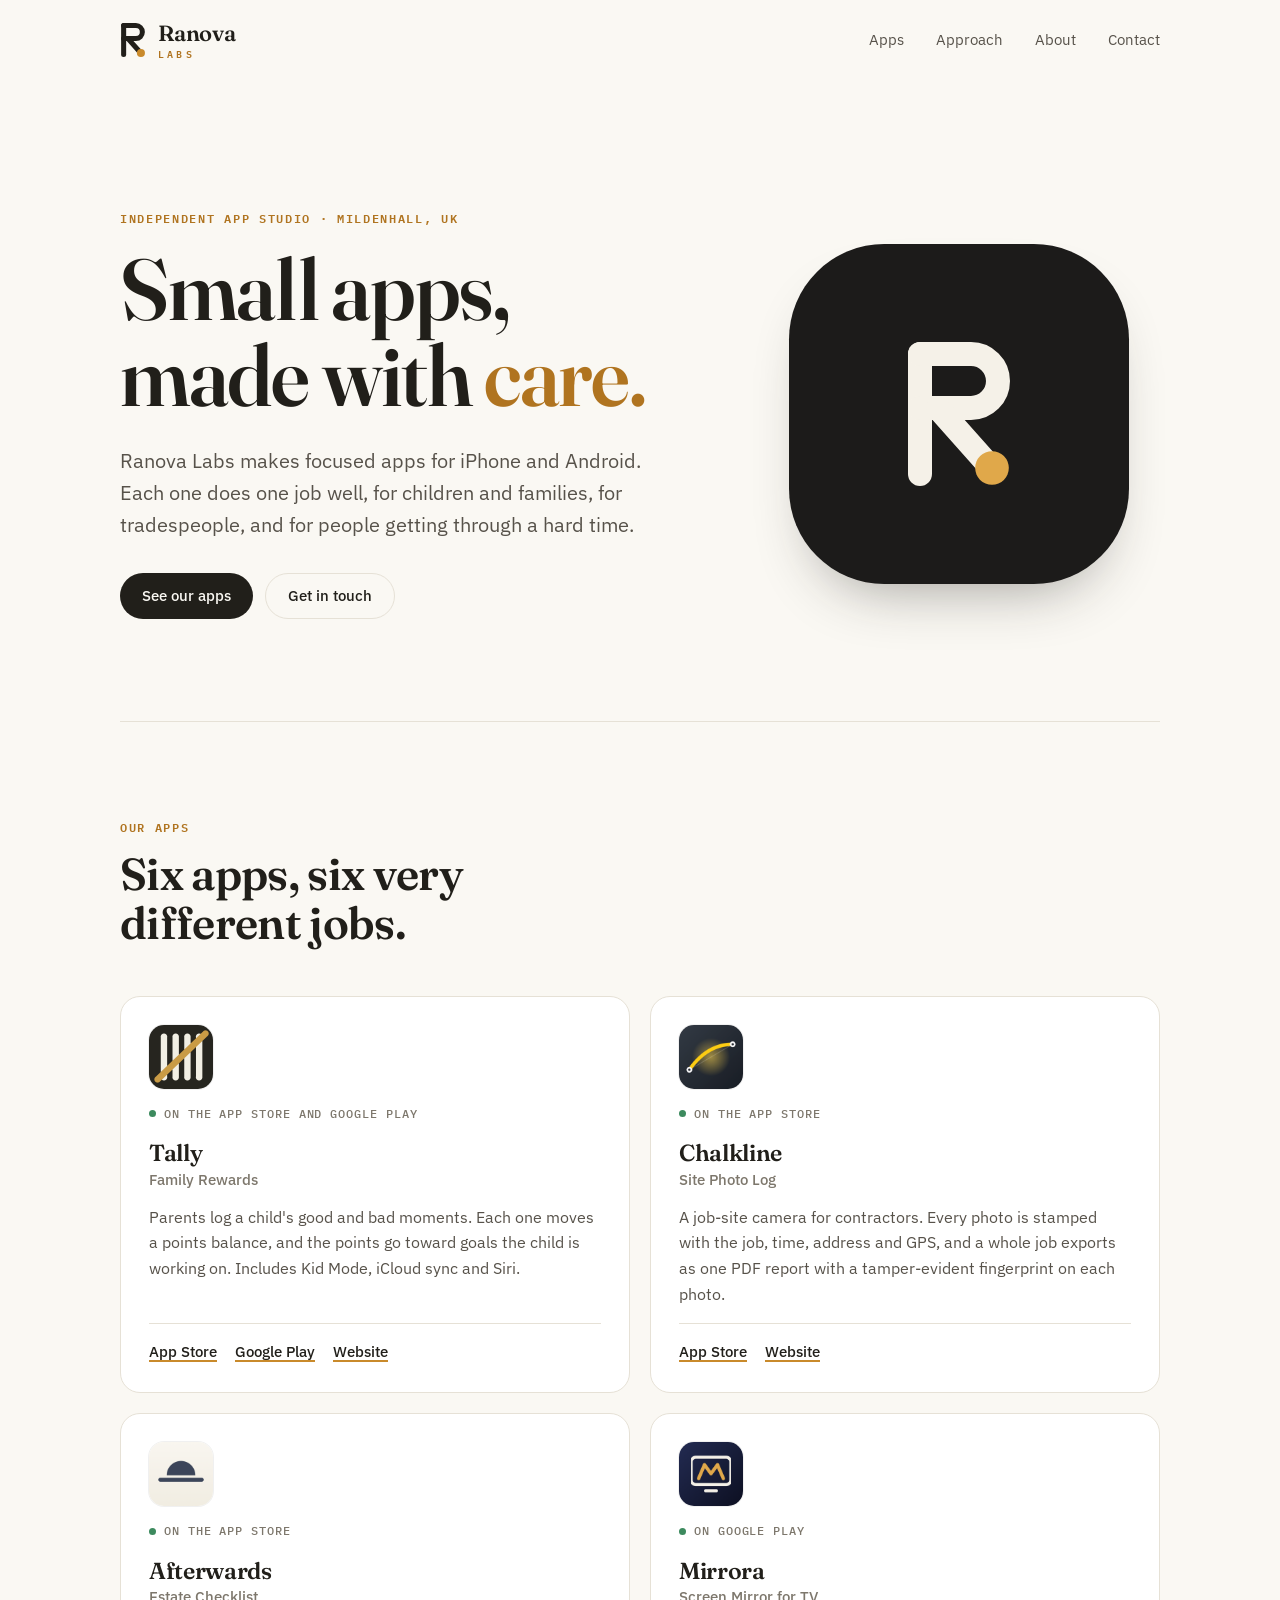
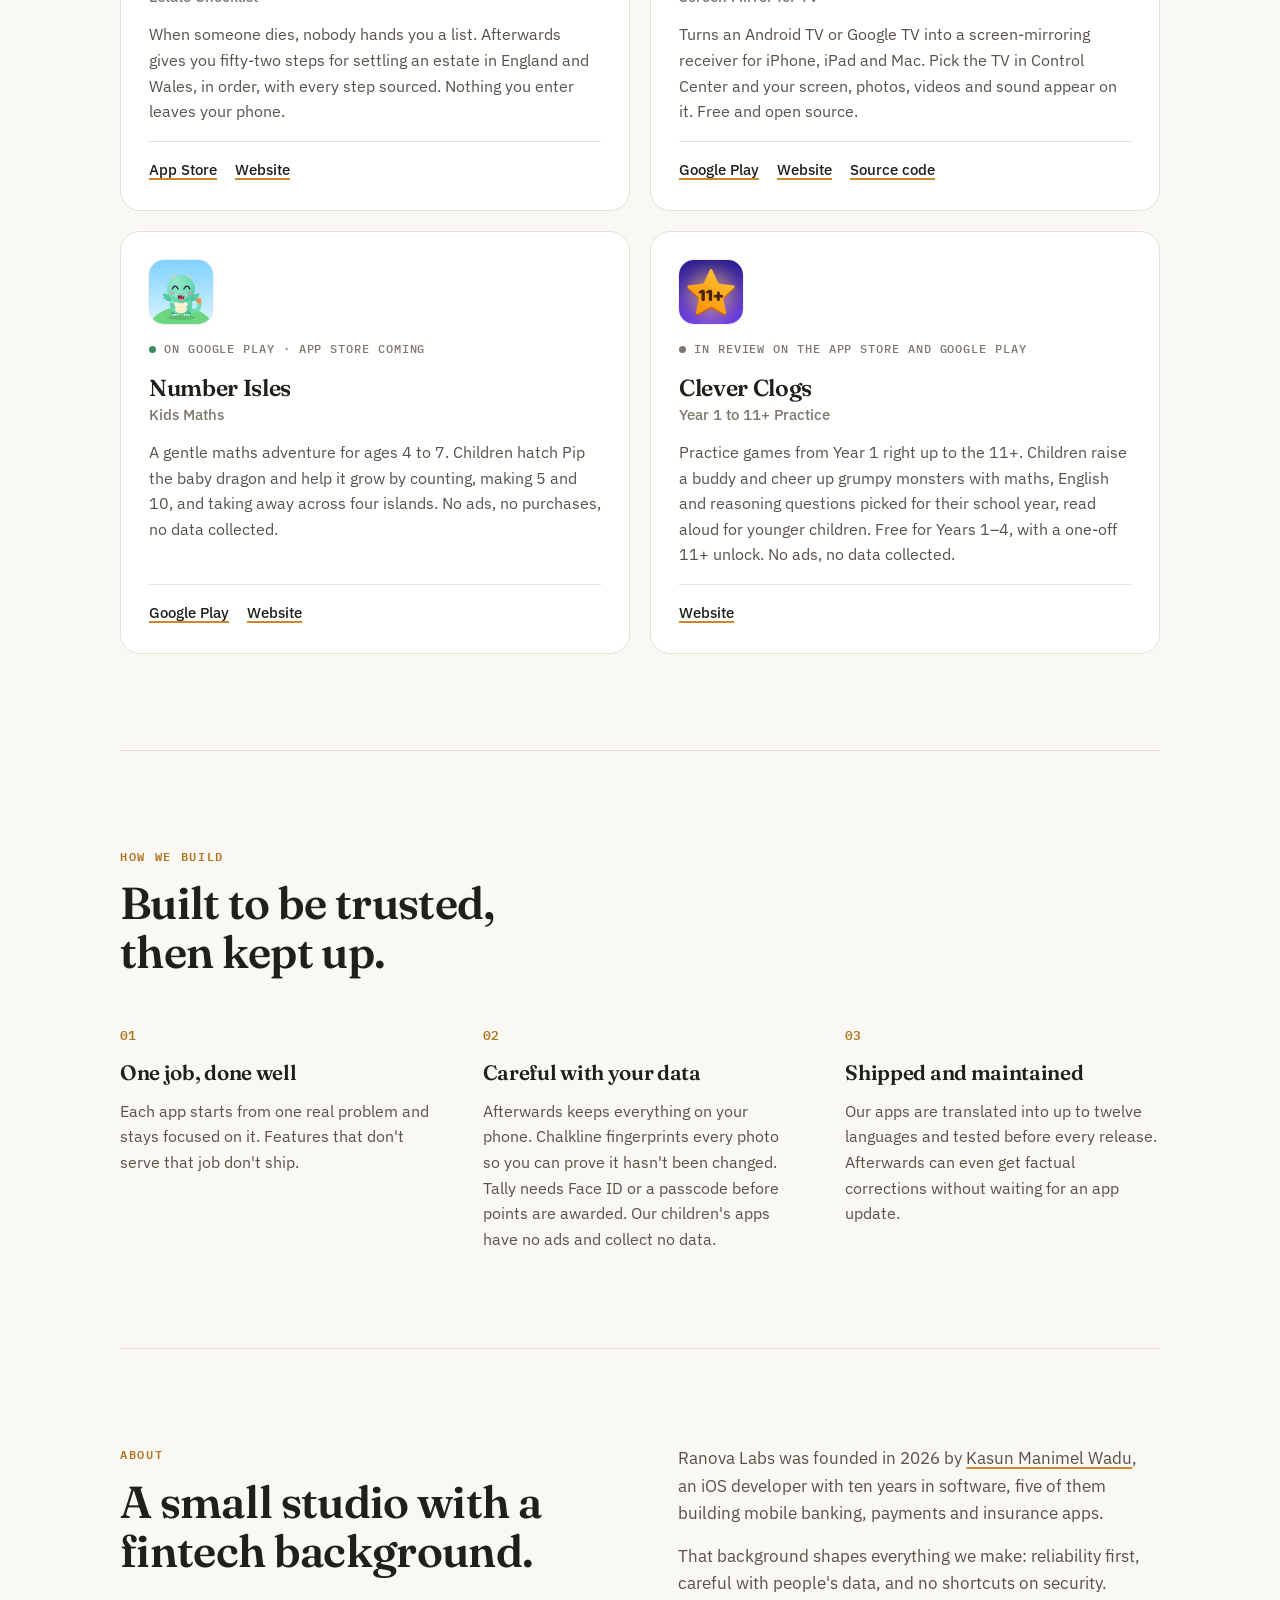
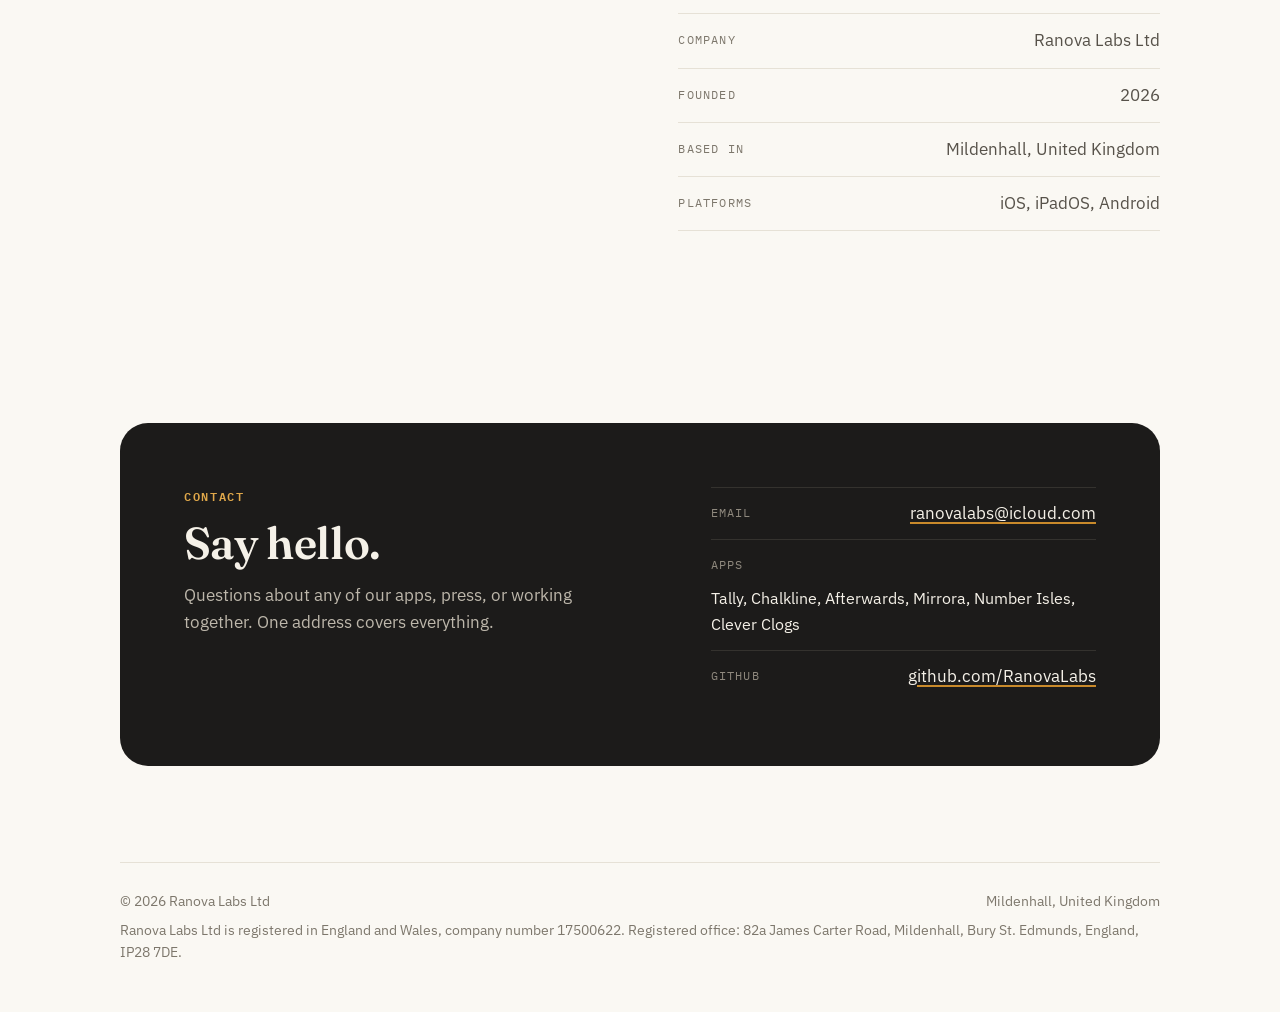
==== commit 0fe51b9a: "Studio is now based in Mildenhall Co-Authored-By: Claude Opus 5.5 <noreply@anthropic.com>" ====
--- a/index.html
+++ b/index.html
@@ -4,9 +4,9 @@
 <meta charset="utf-8">
 <meta name="viewport" content="width=device-width, initial-scale=1">
 <title>Ranova Labs — Small apps, made with care</title>
-<meta name="description" content="Ranova Labs is an independent app studio in Cheltenham, UK, making Tally, Chalkline, Afterwards, Mirrora, Number Isles and Clever Clogs.">
+<meta name="description" content="Ranova Labs is an independent app studio in Mildenhall, UK, making Tally, Chalkline, Afterwards, Mirrora, Number Isles and Clever Clogs.">
 <meta property="og:title" content="Ranova Labs">
-<meta property="og:description" content="Small apps, made with care. An independent app studio in Cheltenham, UK.">
+<meta property="og:description" content="Small apps, made with care. An independent app studio in Mildenhall, UK.">
 <meta property="og:image" content="assets/og-logo.png">
 <link rel="icon" href="assets/favicon.svg" type="image/svg+xml">
 <link rel="preconnect" href="https://fonts.googleapis.com">
@@ -164,7 +164,7 @@
   <main id="top">
     <section class="hero" aria-labelledby="hero-h">
       <div>
-        <div class="label">Independent app studio &middot; Cheltenham, UK</div>
+        <div class="label">Independent app studio &middot; Mildenhall, UK</div>
         <h1 id="hero-h">Small apps, made with <em>care.</em></h1>
         <p class="lede">Ranova Labs makes focused apps for iPhone and Android. Each one does one job well, for children and families, for tradespeople, and for people getting through a hard time.</p>
         <div class="cta">
@@ -281,7 +281,7 @@
           <ul class="facts">
             <li><span class="k">Company</span><span>Ranova Labs Ltd</span></li>
             <li><span class="k">Founded</span><span>2026</span></li>
-            <li><span class="k">Based in</span><span>Cheltenham, United Kingdom</span></li>
+            <li><span class="k">Based in</span><span>Mildenhall, United Kingdom</span></li>
             <li><span class="k">Platforms</span><span>iOS, iPadOS, Android</span></li>
           </ul>
         </div>
@@ -305,7 +305,7 @@
   <footer>
     <div class="row">
       <span>&copy; 2026 Ranova Labs Ltd</span>
-      <span>Cheltenham, United Kingdom</span>
+      <span>Mildenhall, United Kingdom</span>
     </div>
     <!-- Required on UK company websites (Companies Act 2006 / 2015 regulations). -->
     <span>Ranova Labs Ltd is registered in England and Wales, company number 17500622. Registered office: 82a James Carter Road, Mildenhall, Bury St. Edmunds, England, IP28 7DE.</span>
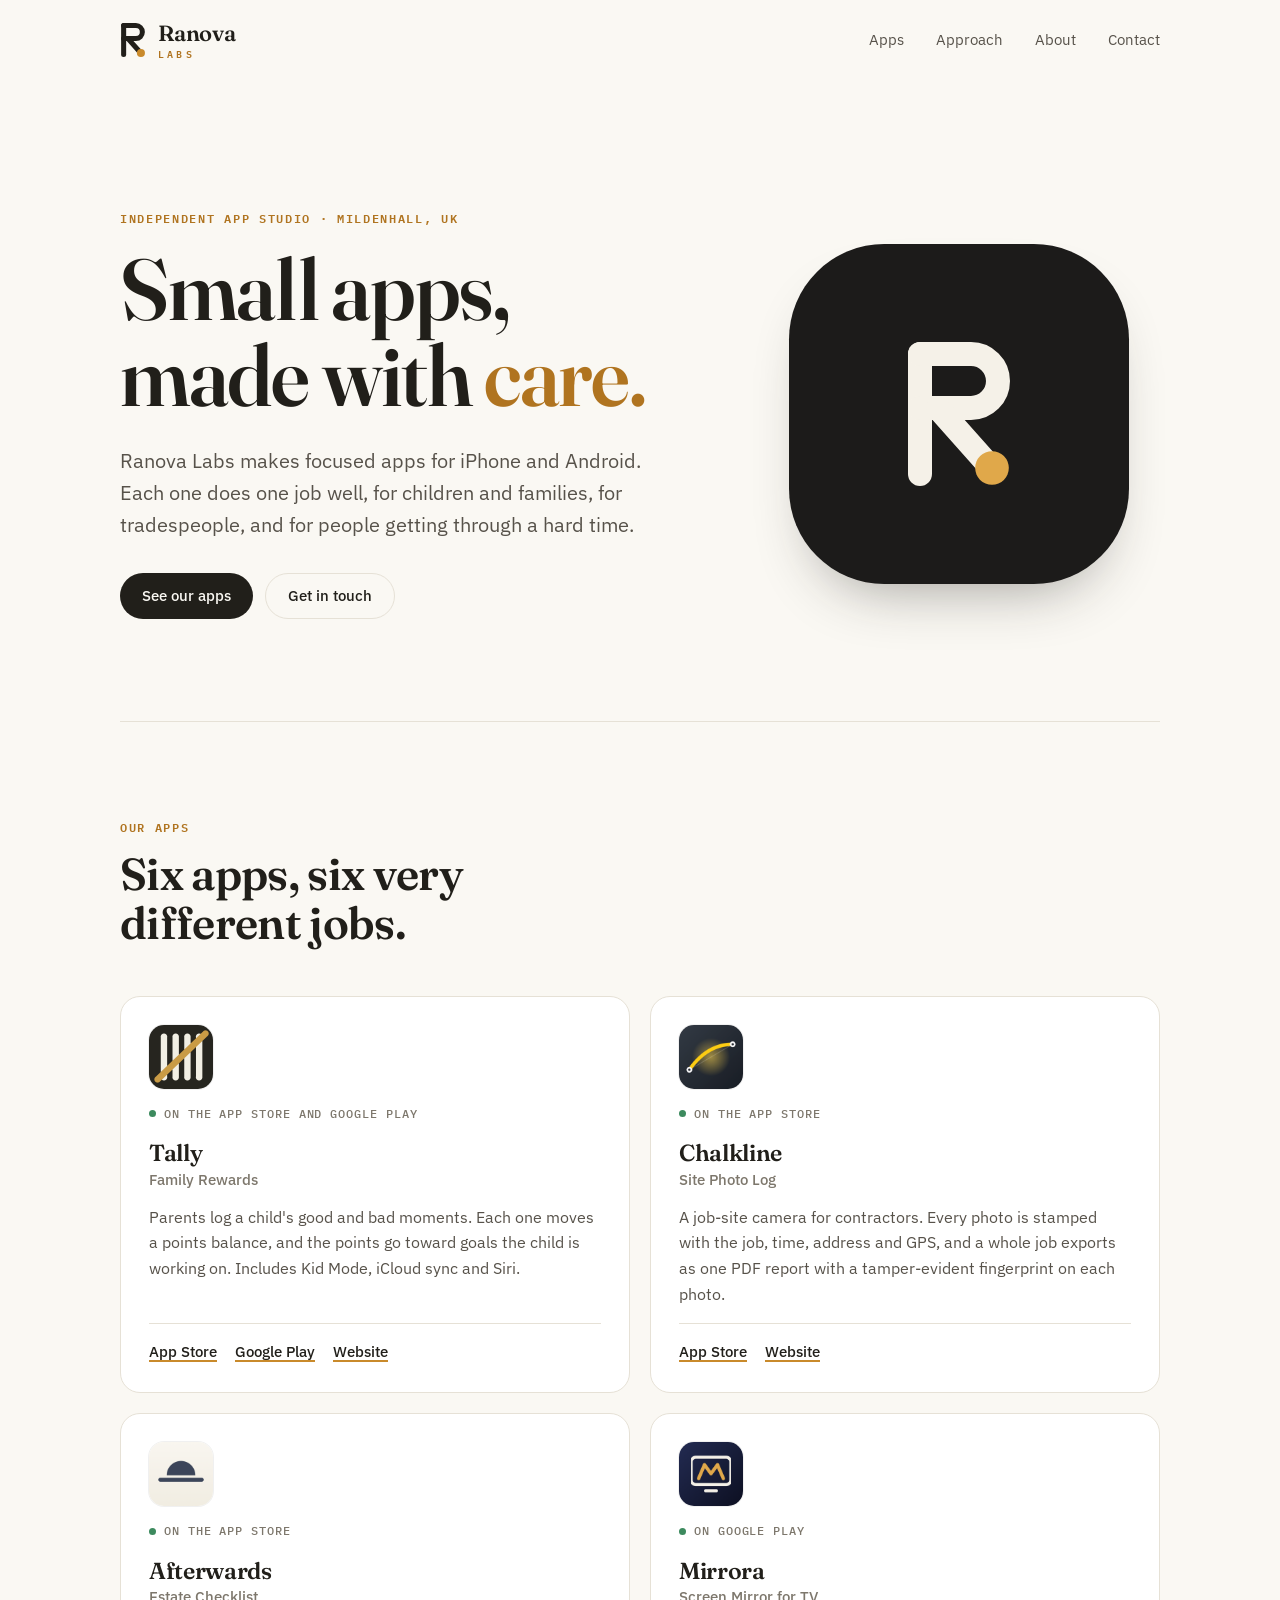
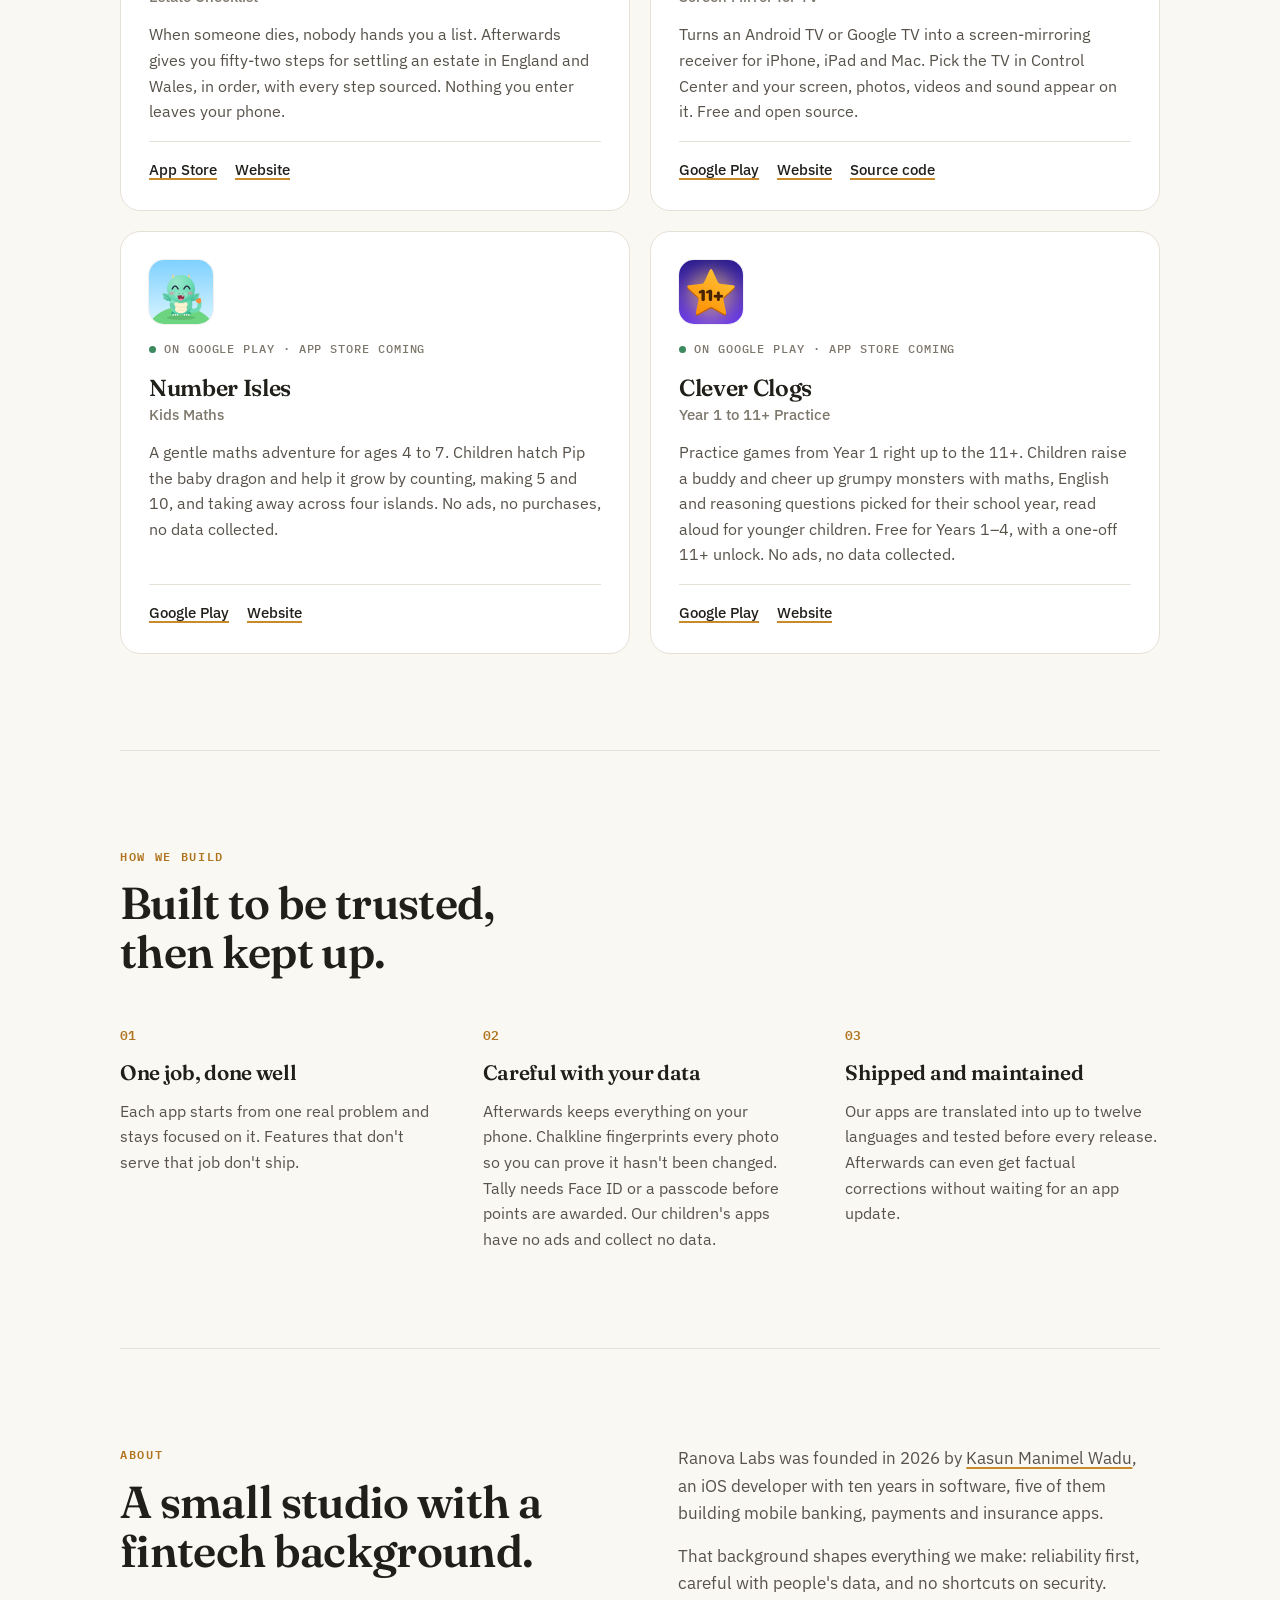
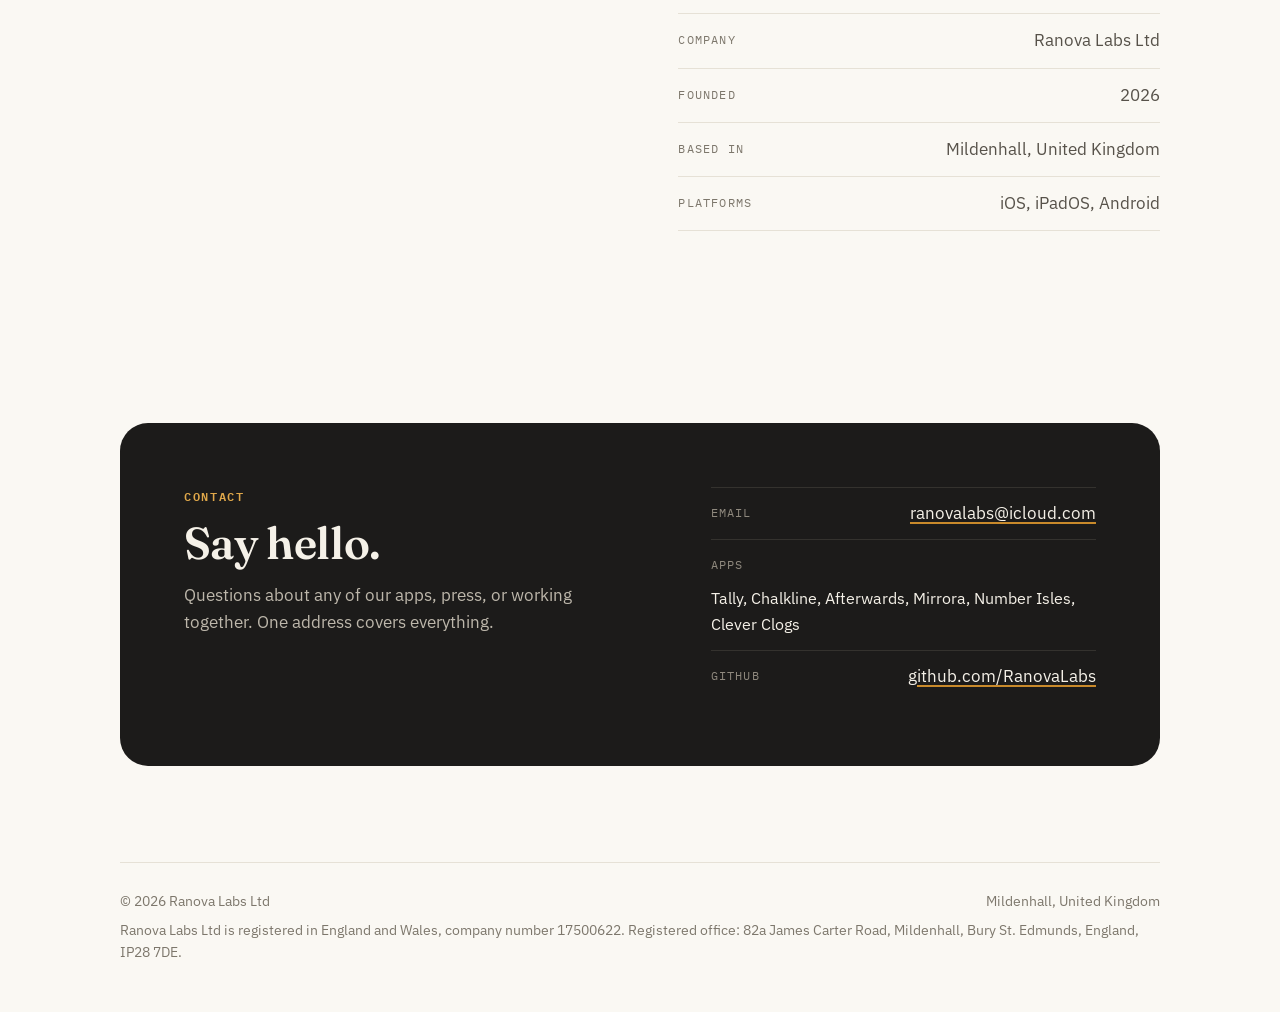
==== commit 74d57075: "Clever Clogs is live on Google Play Co-Authored-By: Claude Opus 5.5 <noreply@anthropic.com>" ====
--- a/index.html
+++ b/index.html
@@ -235,10 +235,11 @@
         </article>
         <article class="app">
           <img src="assets/cleverclogs.png" alt="" width="64" height="64">
-          <div class="status">In review on the App Store and Google Play</div>
+          <div class="status live">On Google Play &middot; App Store coming</div>
           <h3>Clever Clogs<small>Year 1 to 11+ Practice</small></h3>
           <p>Practice games from Year 1 right up to the 11+. Children raise a buddy and cheer up grumpy monsters with maths, English and reasoning questions picked for their school year, read aloud for younger children. Free for Years 1–4, with a one-off 11+ unlock. No ads, no data collected.</p>
           <div class="links">
+            <a href="https://play.google.com/store/apps/details?id=com.kasunrmw.elevenquest">Google Play</a>
             <a href="https://ranovalabs.github.io/cleverclogs/">Website</a>
           </div>
         </article>
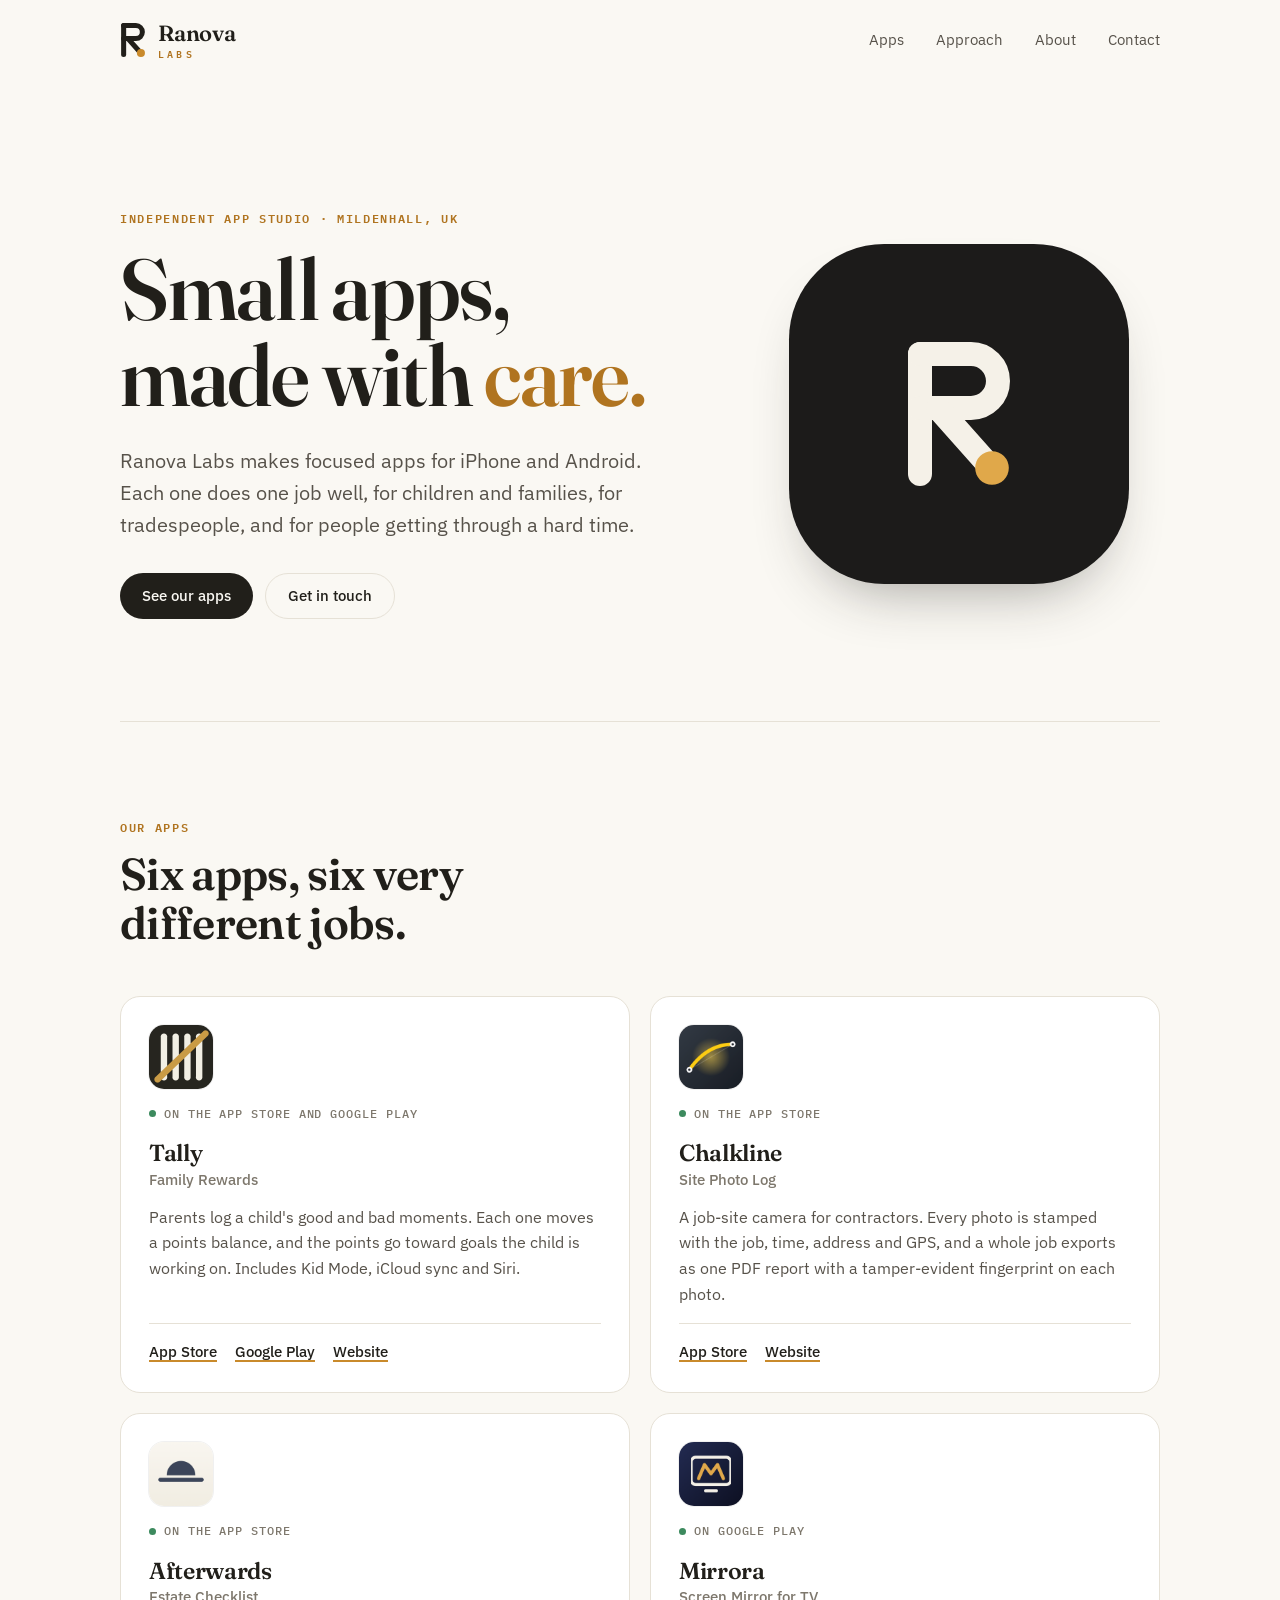
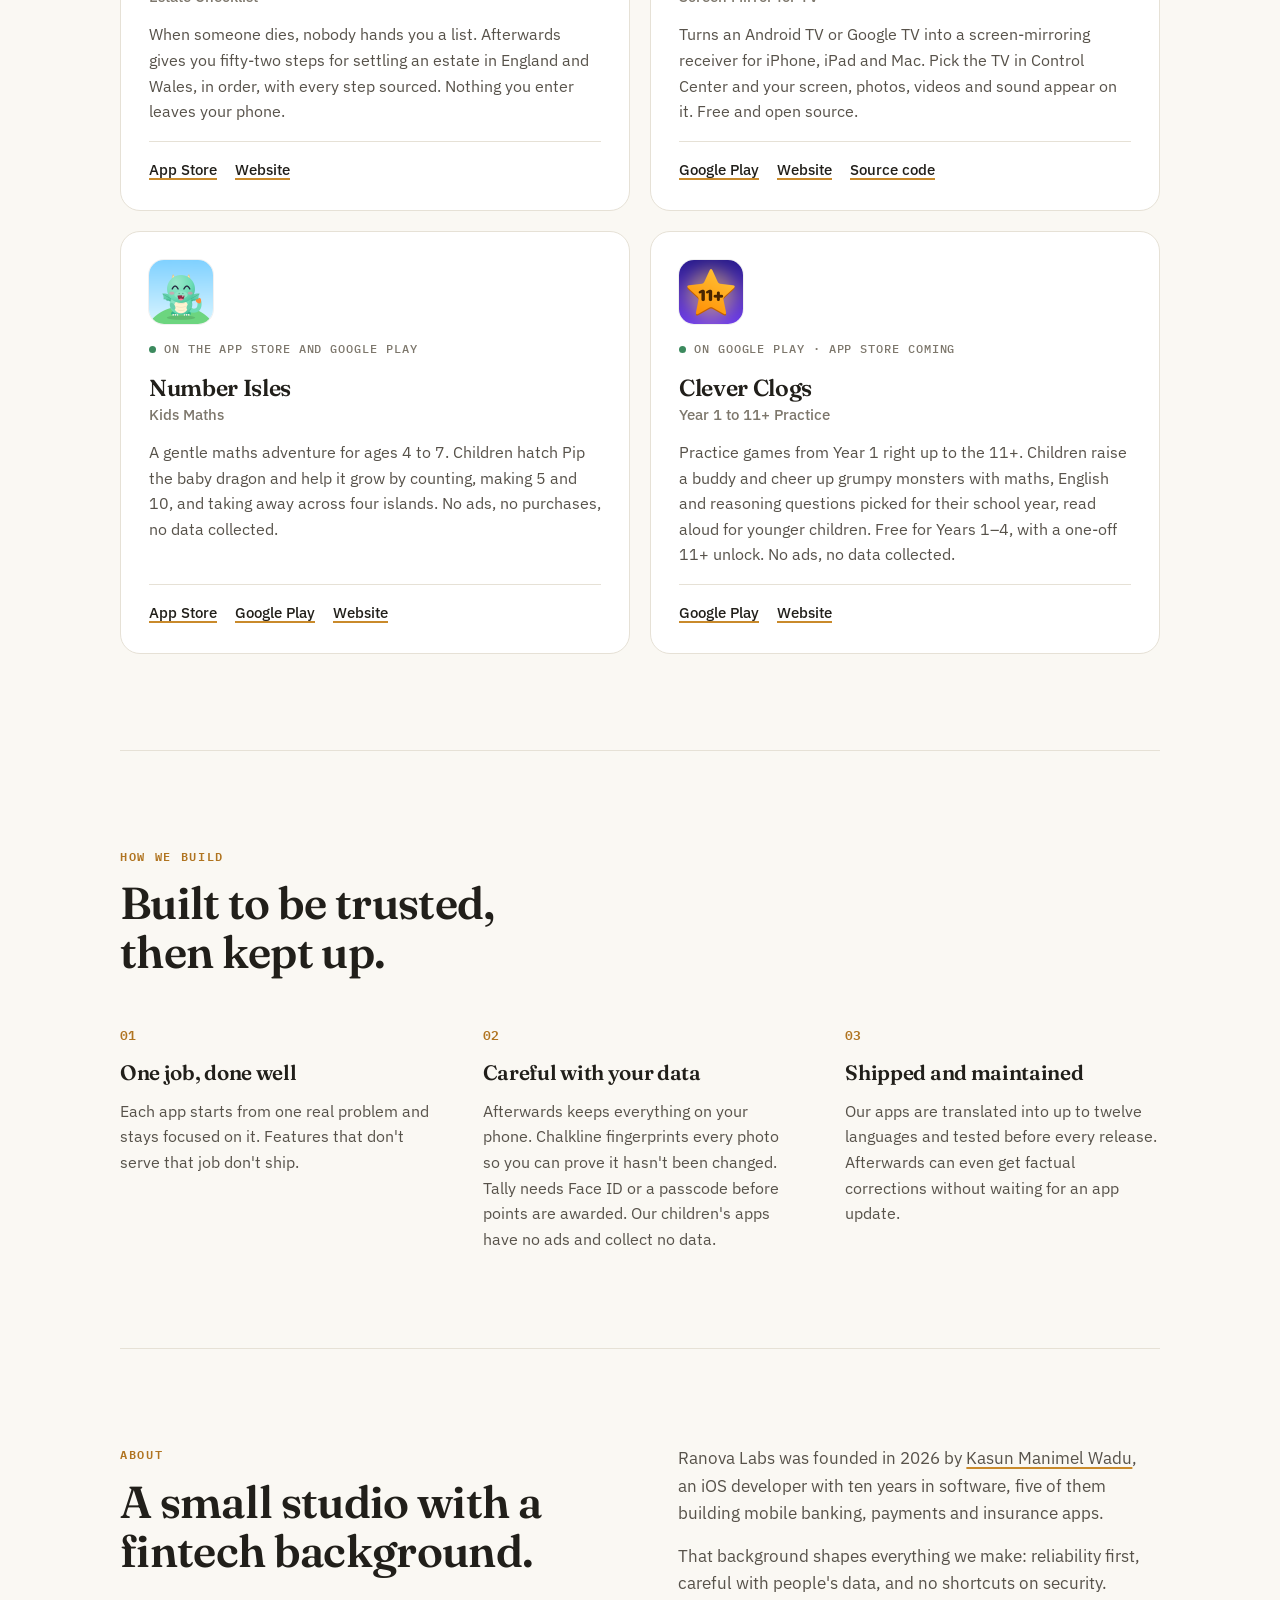
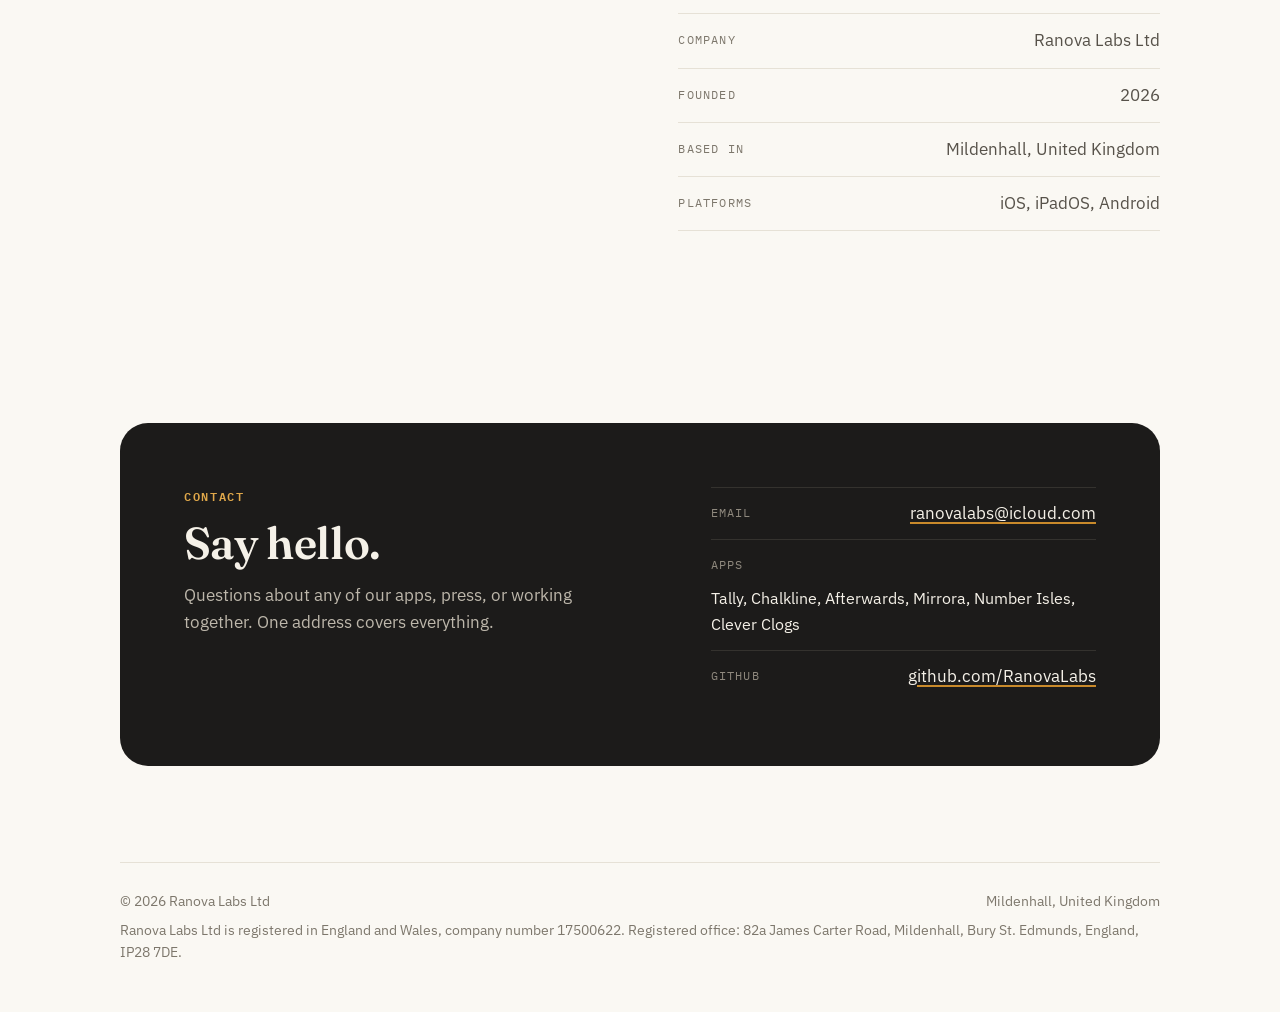
==== commit ab46c0db: "Number Isles is live on the App Store Company card shows both stores; the Number Isles page gets App" ====
--- a/index.html
+++ b/index.html
@@ -225,10 +225,11 @@
         </article>
         <article class="app">
           <img src="assets/numberisles.png" alt="" width="64" height="64">
-          <div class="status live">On Google Play &middot; App Store coming</div>
+          <div class="status live">On the App Store and Google Play</div>
           <h3>Number Isles<small>Kids Maths</small></h3>
           <p>A gentle maths adventure for ages 4 to 7. Children hatch Pip the baby dragon and help it grow by counting, making 5 and 10, and taking away across four islands. No ads, no purchases, no data collected.</p>
           <div class="links">
+            <a href="https://apps.apple.com/gb/app/number-isles-kids-maths/id6827948676">App Store</a>
             <a href="https://play.google.com/store/apps/details?id=com.ranovalabs.number_isles">Google Play</a>
             <a href="https://ranovalabs.github.io/numberisles/">Website</a>
           </div>
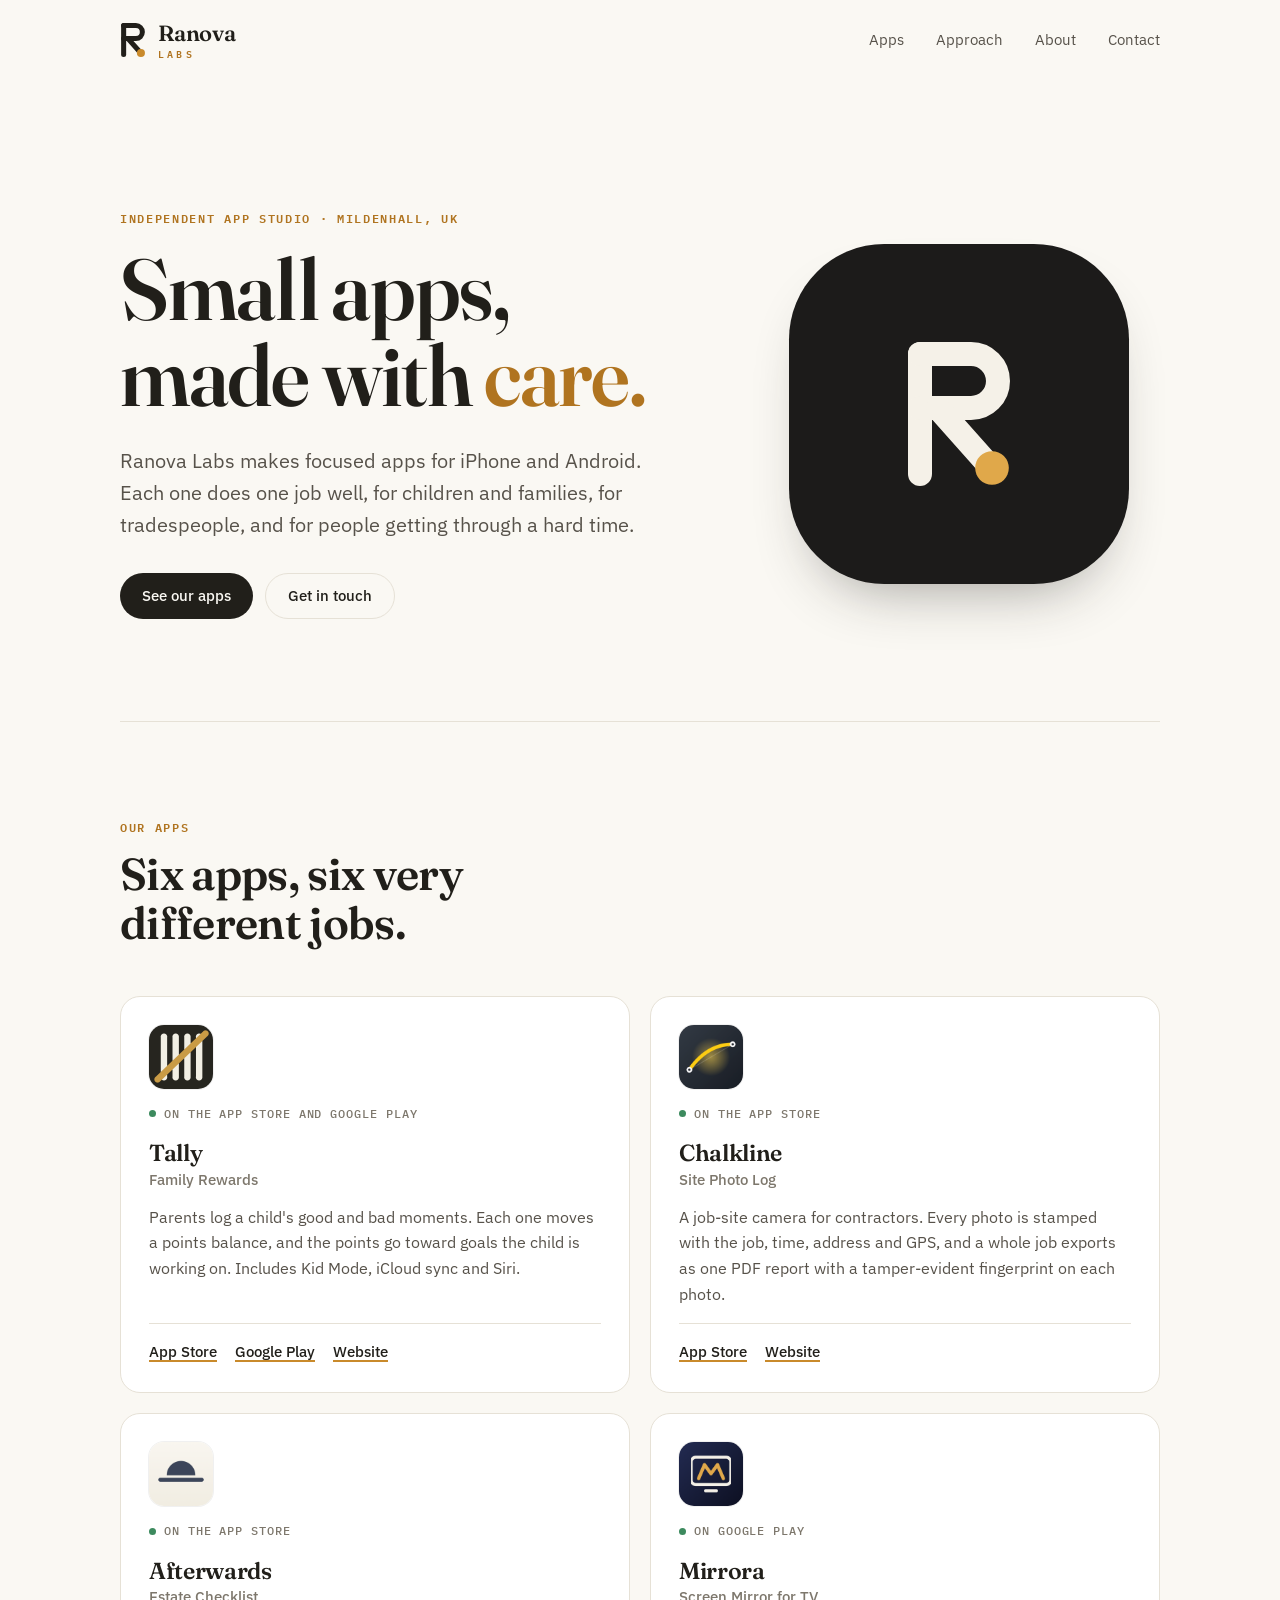
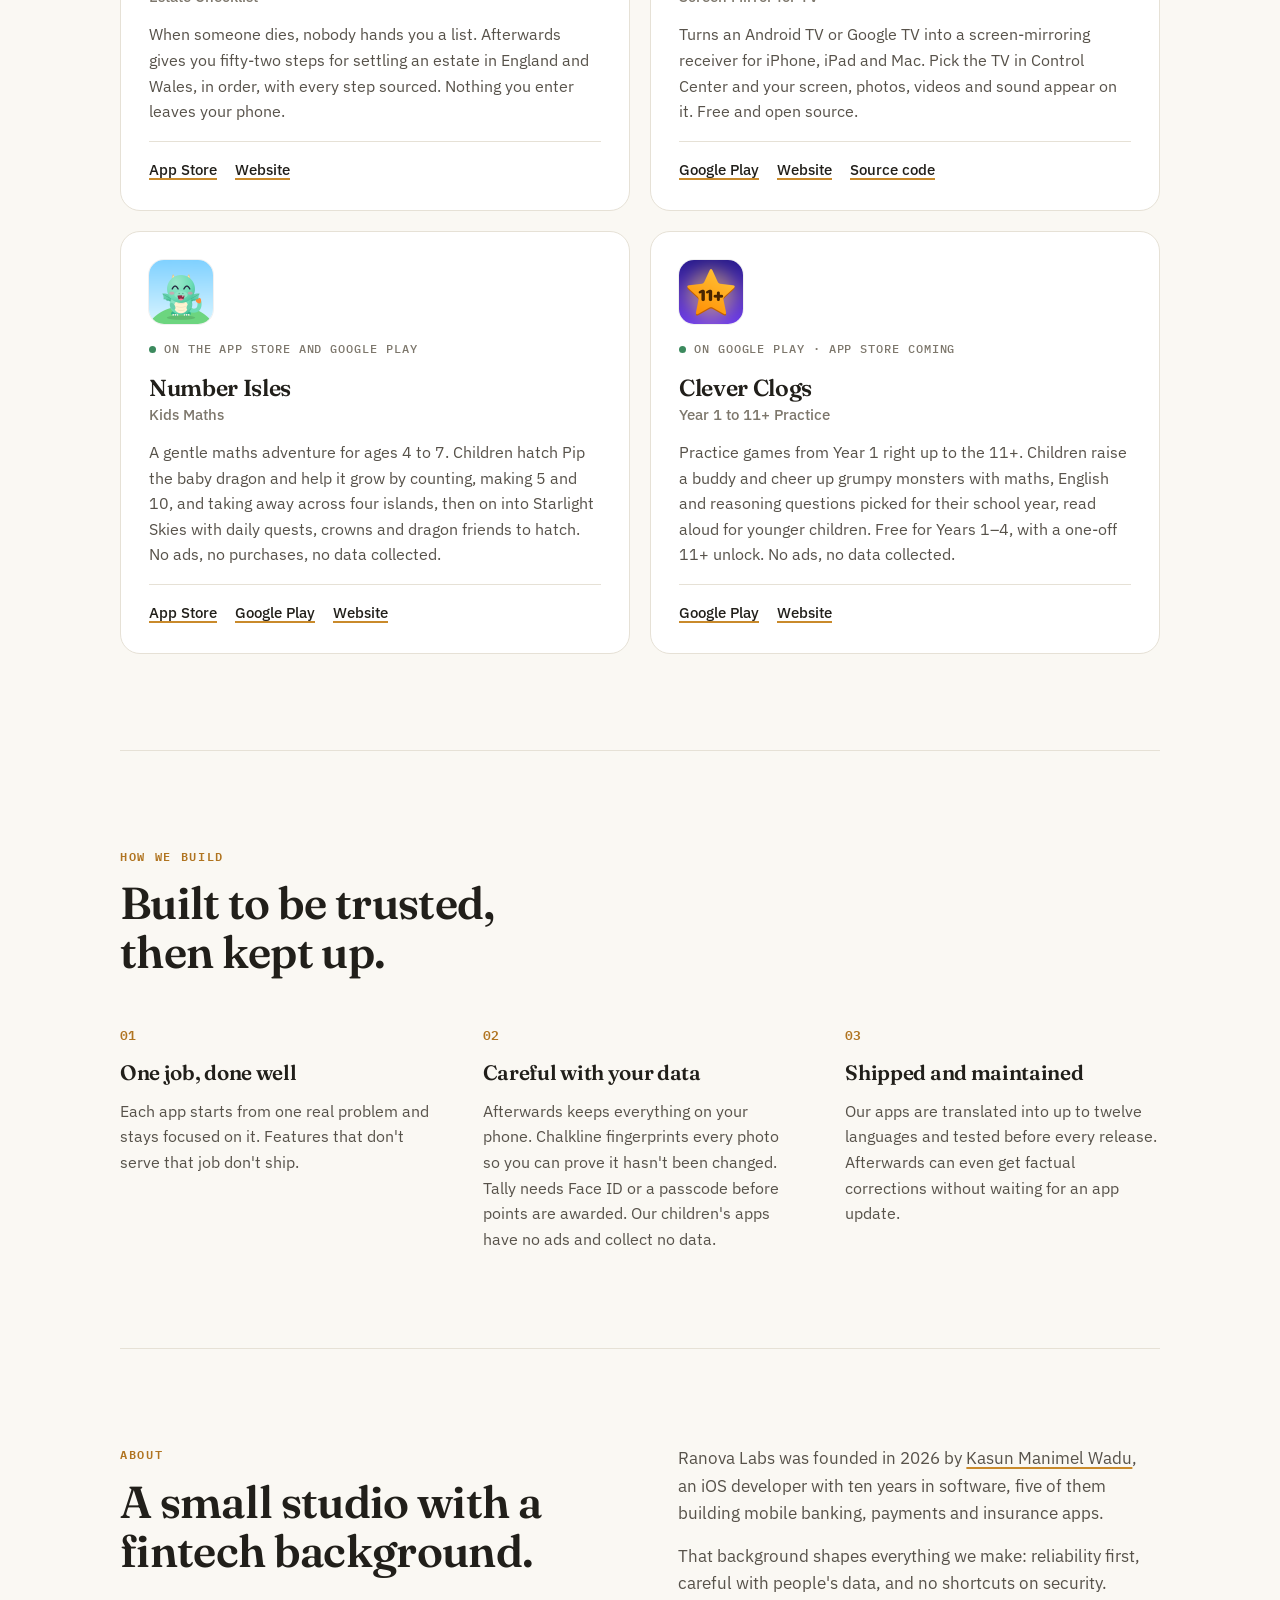
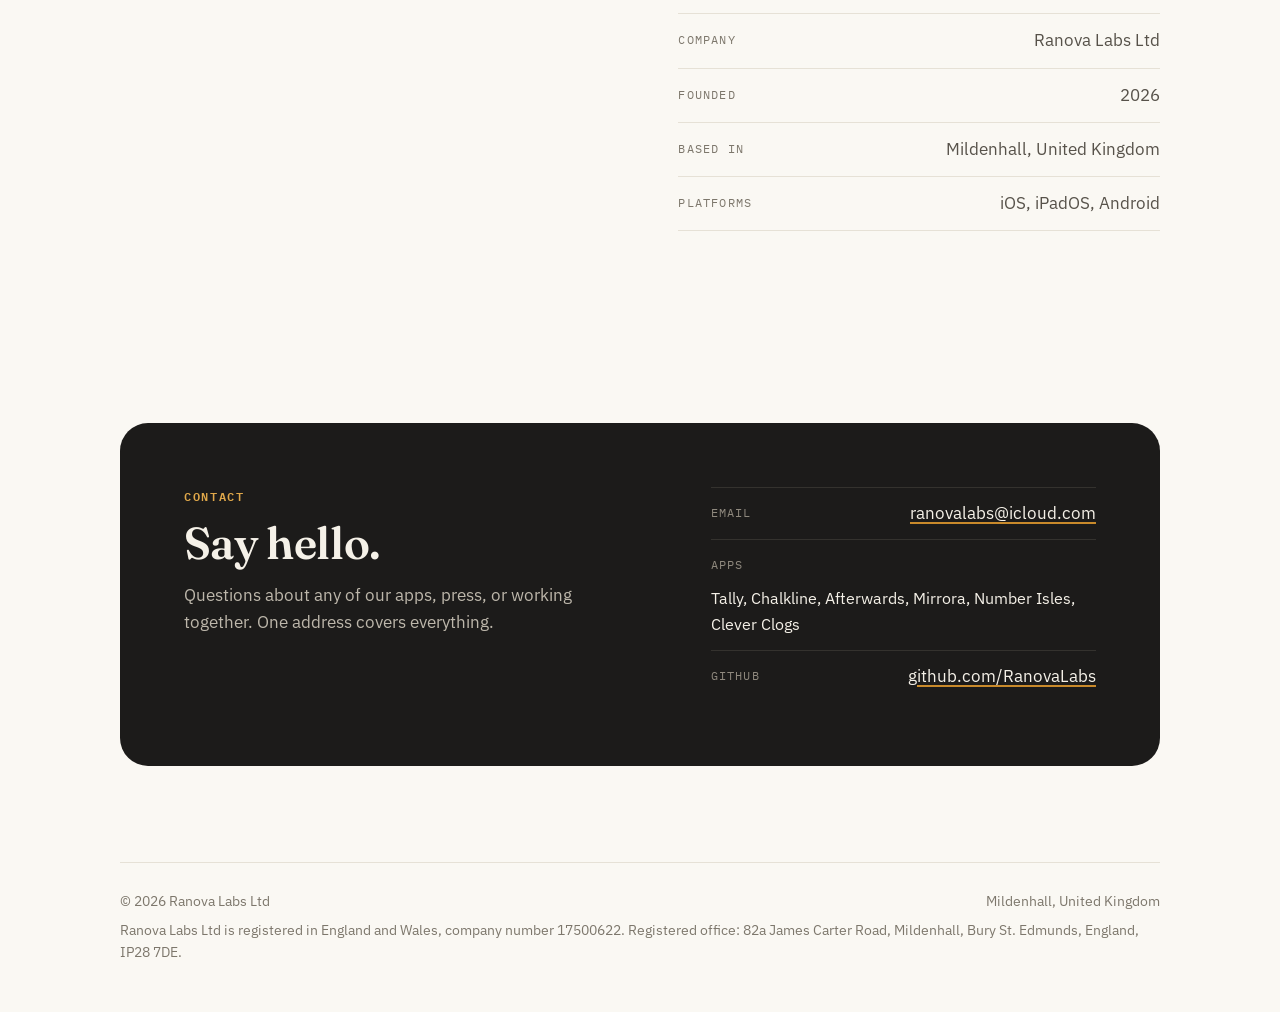
==== commit 594d42fc: "Number Isles 1.1: Starlight Skies, den, daily quest, crowns, child profiles New screenshots, a 'New " ====
--- a/index.html
+++ b/index.html
@@ -227,7 +227,7 @@
           <img src="assets/numberisles.png" alt="" width="64" height="64">
           <div class="status live">On the App Store and Google Play</div>
           <h3>Number Isles<small>Kids Maths</small></h3>
-          <p>A gentle maths adventure for ages 4 to 7. Children hatch Pip the baby dragon and help it grow by counting, making 5 and 10, and taking away across four islands. No ads, no purchases, no data collected.</p>
+          <p>A gentle maths adventure for ages 4 to 7. Children hatch Pip the baby dragon and help it grow by counting, making 5 and 10, and taking away across four islands, then on into Starlight Skies with daily quests, crowns and dragon friends to hatch. No ads, no purchases, no data collected.</p>
           <div class="links">
             <a href="https://apps.apple.com/gb/app/number-isles-kids-maths/id6827948676">App Store</a>
             <a href="https://play.google.com/store/apps/details?id=com.ranovalabs.number_isles">Google Play</a>
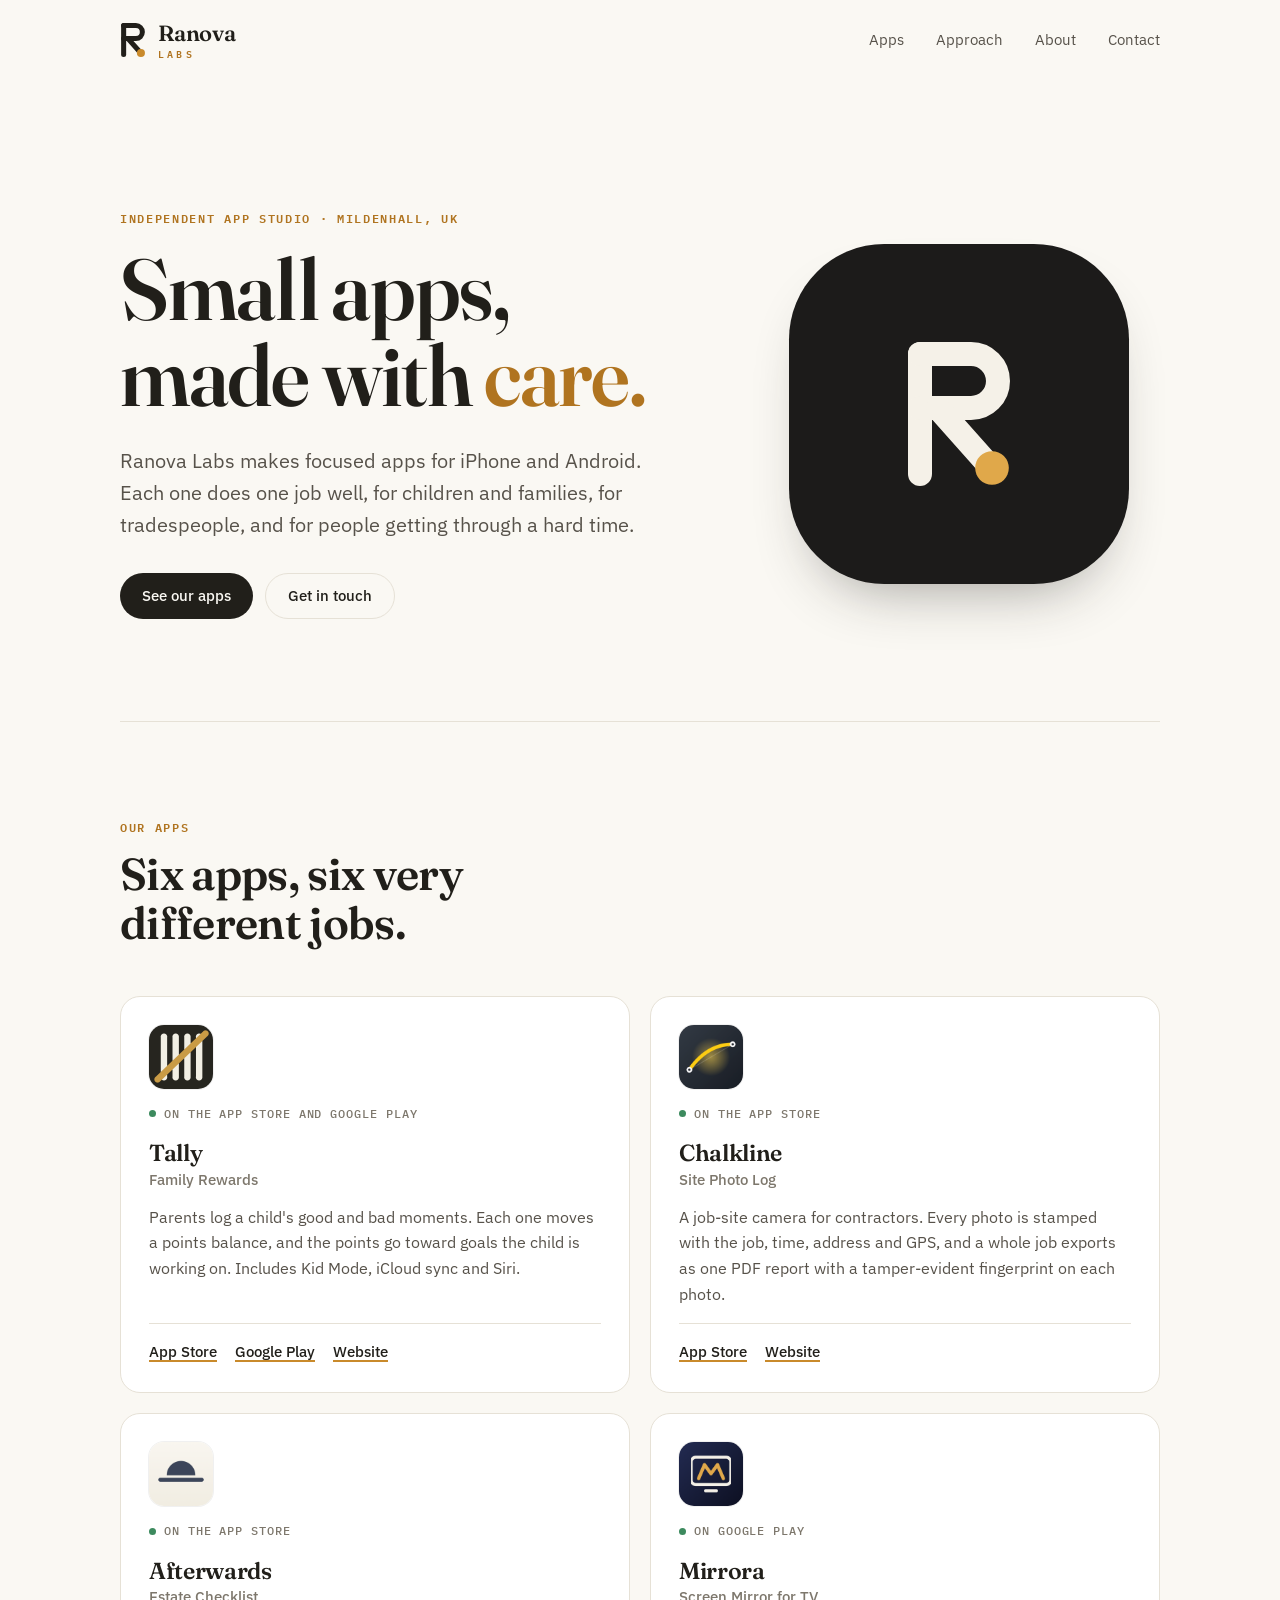
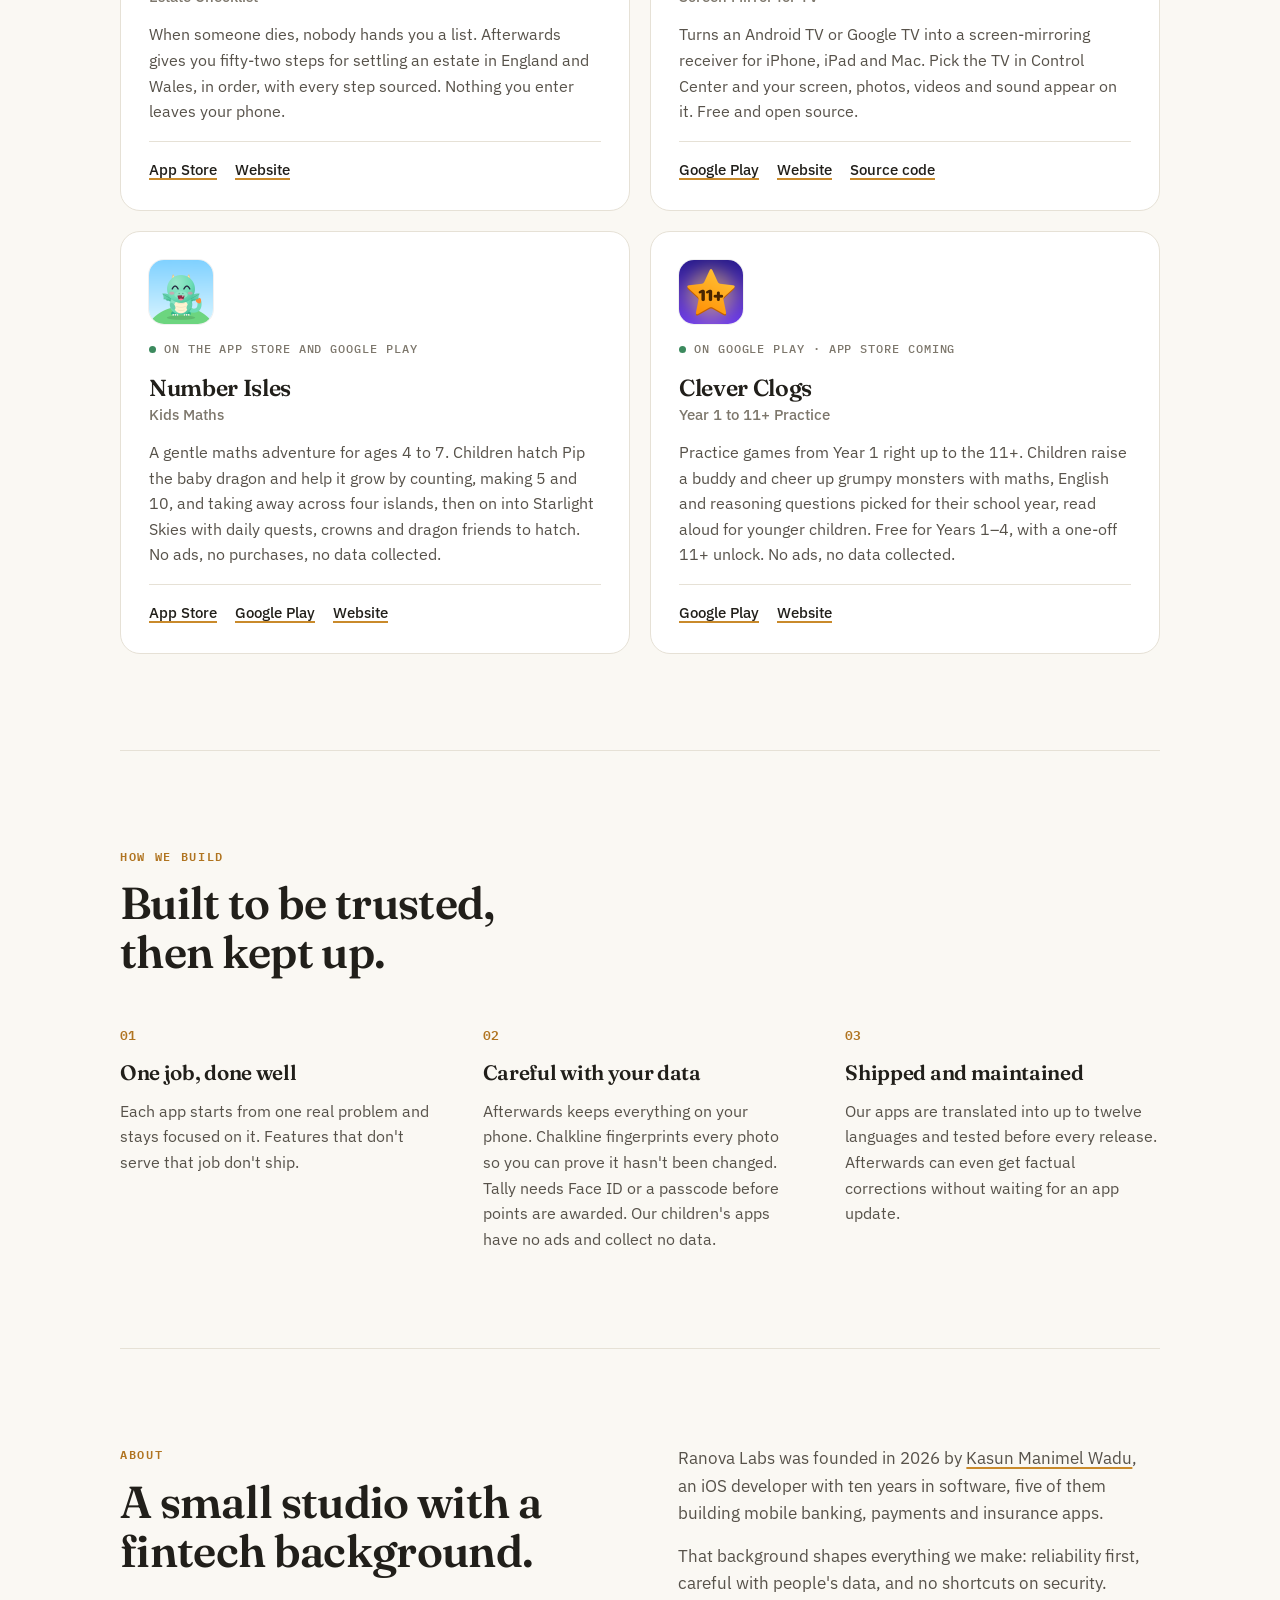
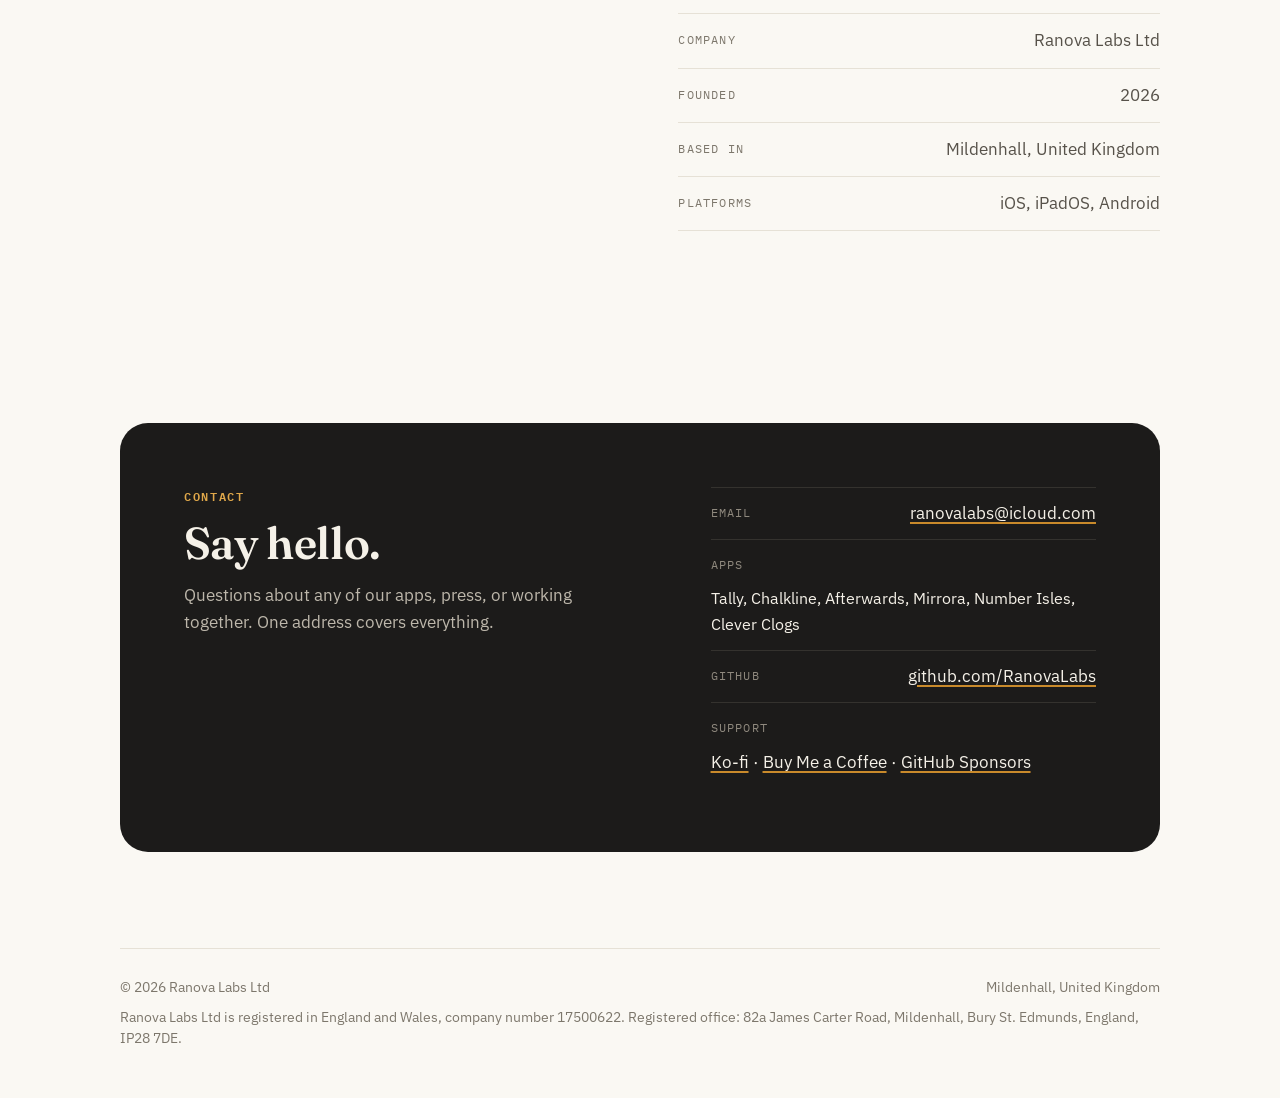
==== commit c9f7e2d7: "Add support links (Ko-fi, Buy Me a Coffee, GitHub Sponsors) Co-Authored-By: Claude Opus 5.5 <noreply" ====
--- a/index.html
+++ b/index.html
@@ -300,6 +300,7 @@
         <li><span>Email</span><a href="mailto:ranovalabs@icloud.com">ranovalabs@icloud.com</a></li>
         <li><span>Apps</span><span style="font-family: var(--font-body); font-size: 16px; letter-spacing: 0; text-transform: none; color: var(--cream); padding: 0">Tally, Chalkline, Afterwards, Mirrora, Number Isles, Clever Clogs</span></li>
         <li><span>GitHub</span><a href="https://github.com/RanovaLabs">github.com/RanovaLabs</a></li>
+        <li><span>Support</span><div><a href="https://ko-fi.com/kasunrmw">Ko-fi</a> · <a href="https://buymeacoffee.com/kasunrmw">Buy Me a Coffee</a> · <a href="https://github.com/sponsors/RanovaLabs">GitHub Sponsors</a></div></li>
       </ul>
     </section>
   </main>
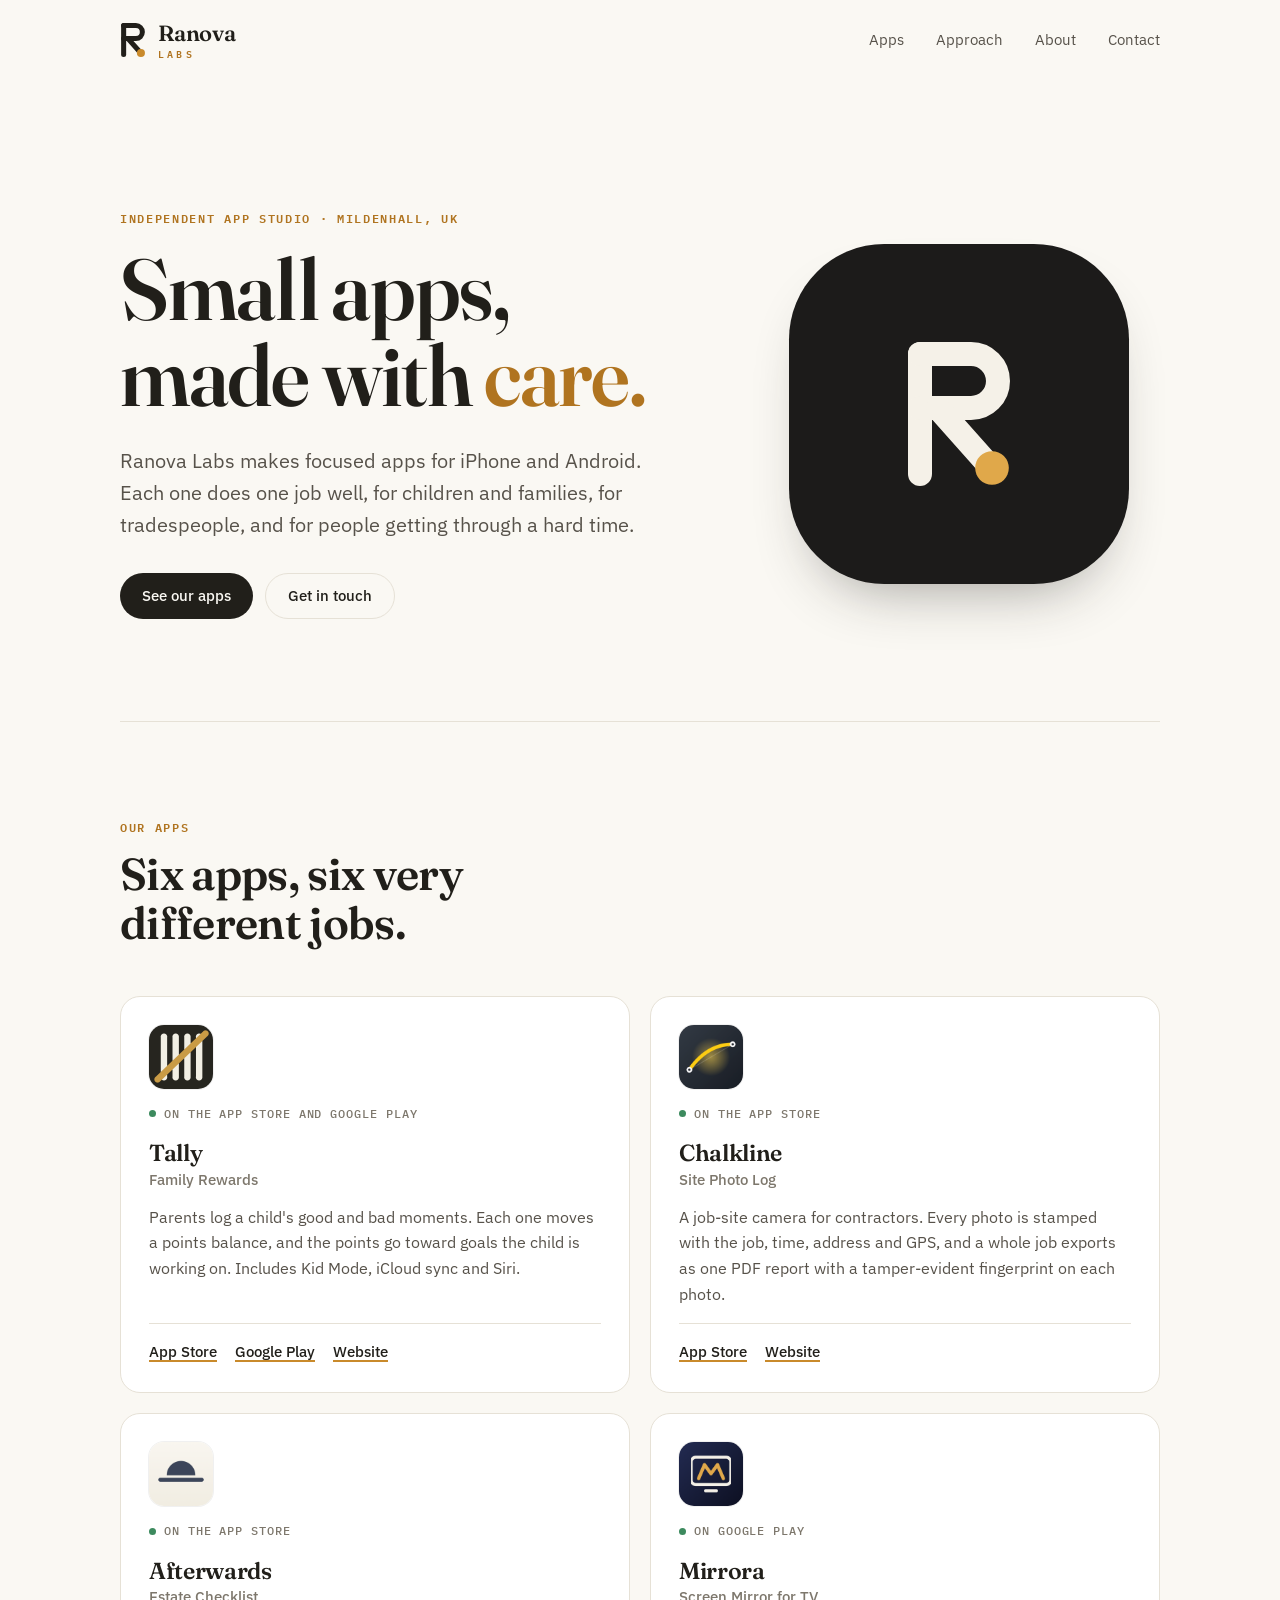
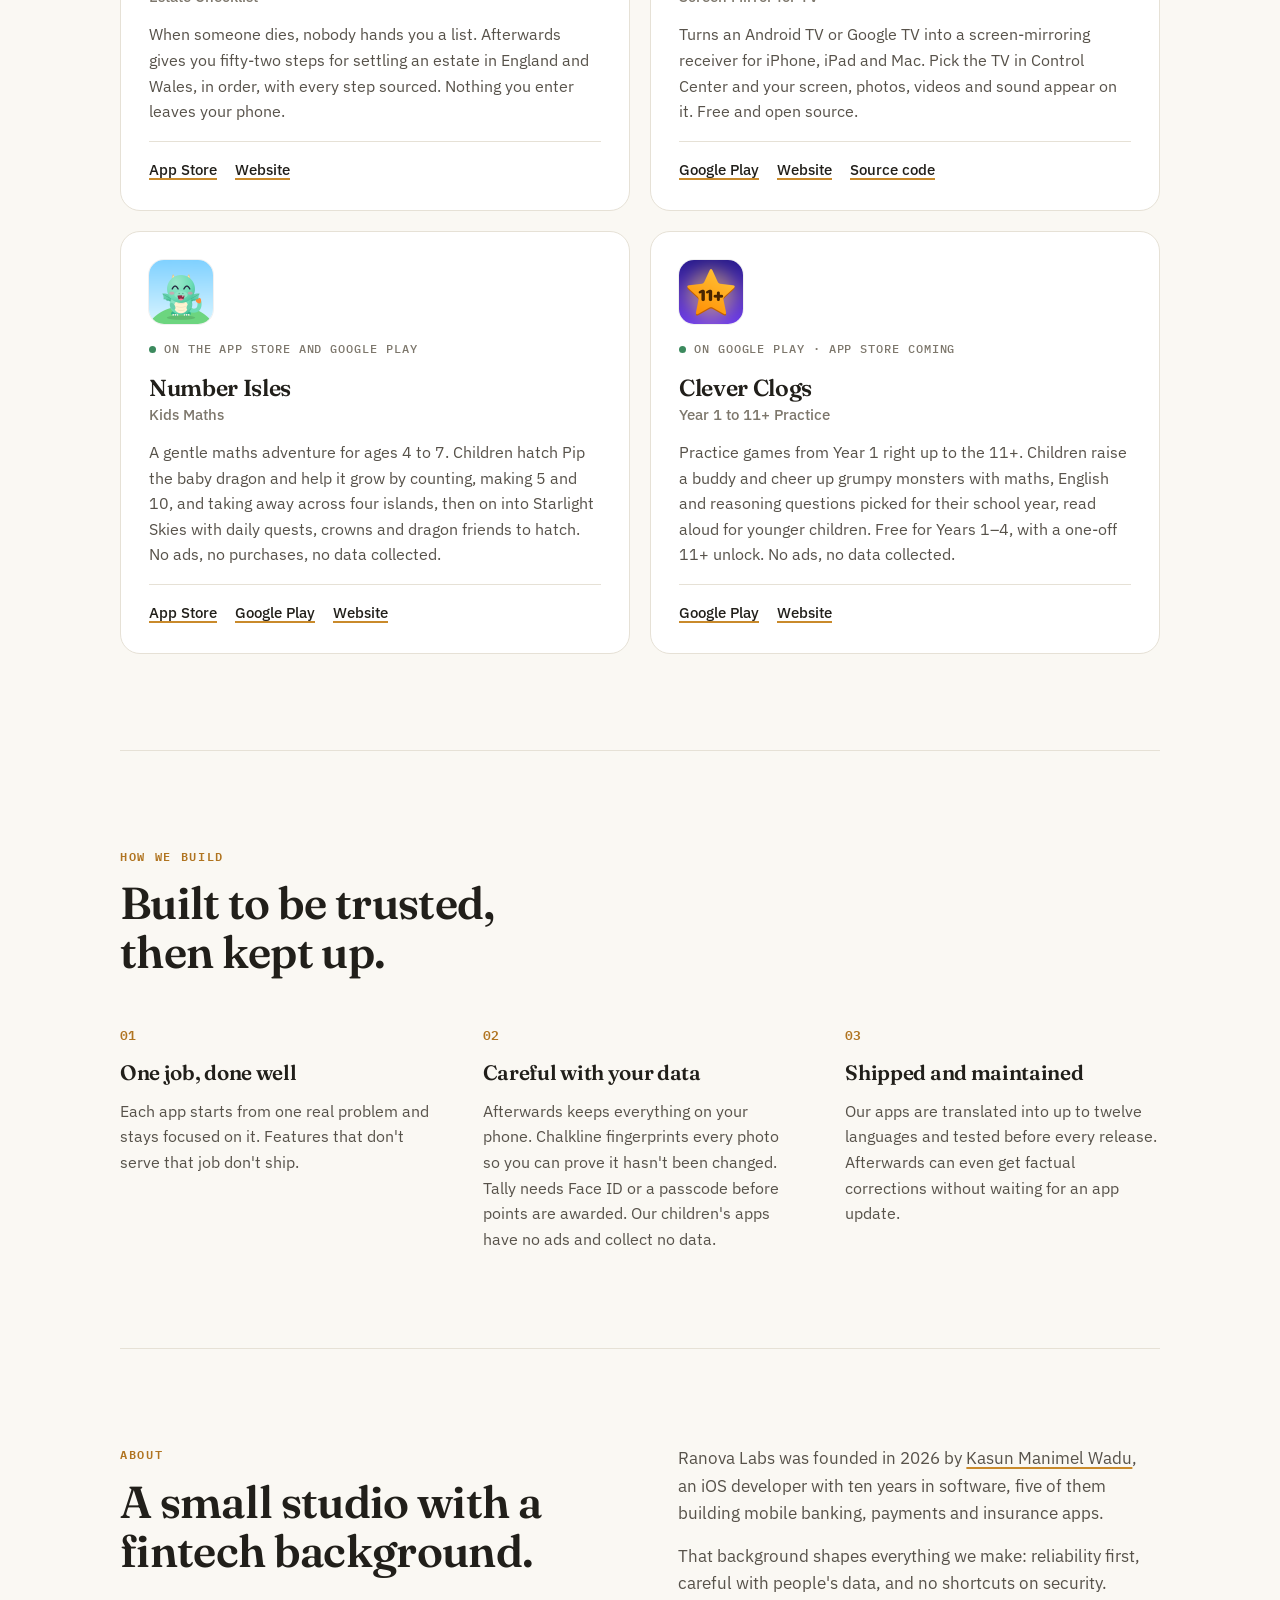
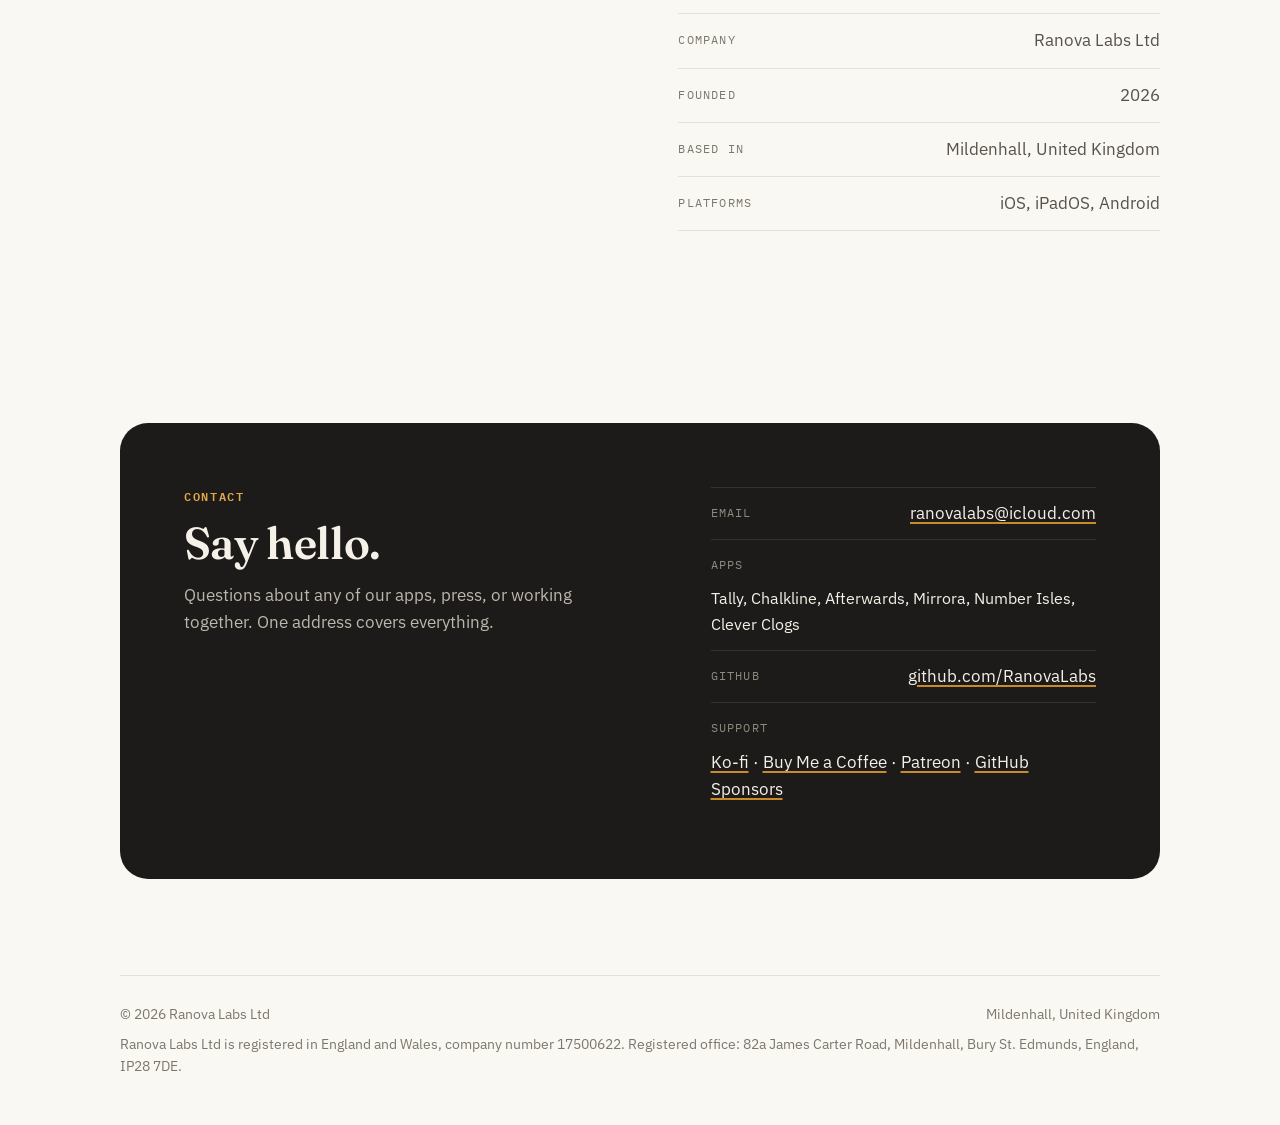
==== commit 8f0de7f0: "Add Patreon support link Co-Authored-By: Claude Opus 5.5 <noreply@anthropic.com>" ====
--- a/index.html
+++ b/index.html
@@ -300,7 +300,7 @@
         <li><span>Email</span><a href="mailto:ranovalabs@icloud.com">ranovalabs@icloud.com</a></li>
         <li><span>Apps</span><span style="font-family: var(--font-body); font-size: 16px; letter-spacing: 0; text-transform: none; color: var(--cream); padding: 0">Tally, Chalkline, Afterwards, Mirrora, Number Isles, Clever Clogs</span></li>
         <li><span>GitHub</span><a href="https://github.com/RanovaLabs">github.com/RanovaLabs</a></li>
-        <li><span>Support</span><div><a href="https://ko-fi.com/kasunrmw">Ko-fi</a> · <a href="https://buymeacoffee.com/kasunrmw">Buy Me a Coffee</a> · <a href="https://github.com/sponsors/RanovaLabs">GitHub Sponsors</a></div></li>
+        <li><span>Support</span><div><a href="https://ko-fi.com/kasunrmw">Ko-fi</a> · <a href="https://buymeacoffee.com/kasunrmw">Buy Me a Coffee</a> · <a href="https://www.patreon.com/kasunrmw">Patreon</a> · <a href="https://github.com/sponsors/RanovaLabs">GitHub Sponsors</a></div></li>
       </ul>
     </section>
   </main>
